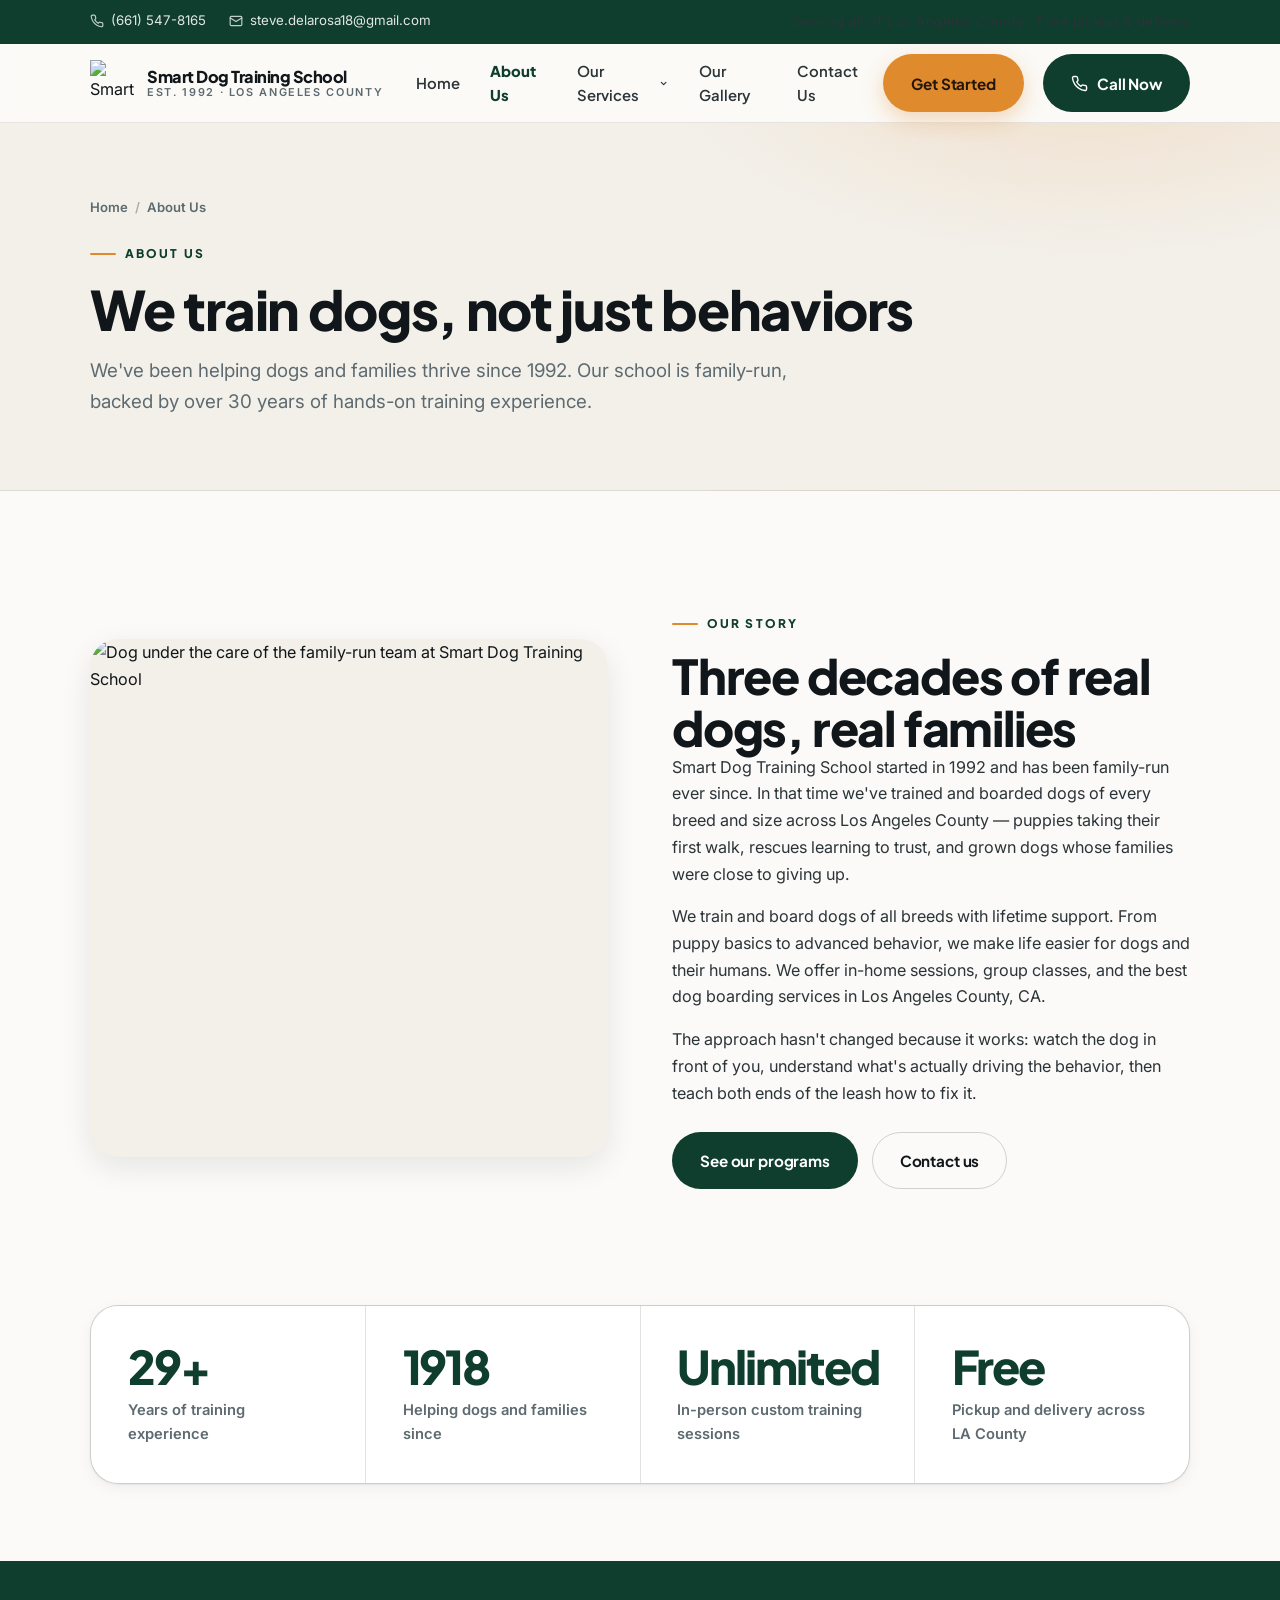
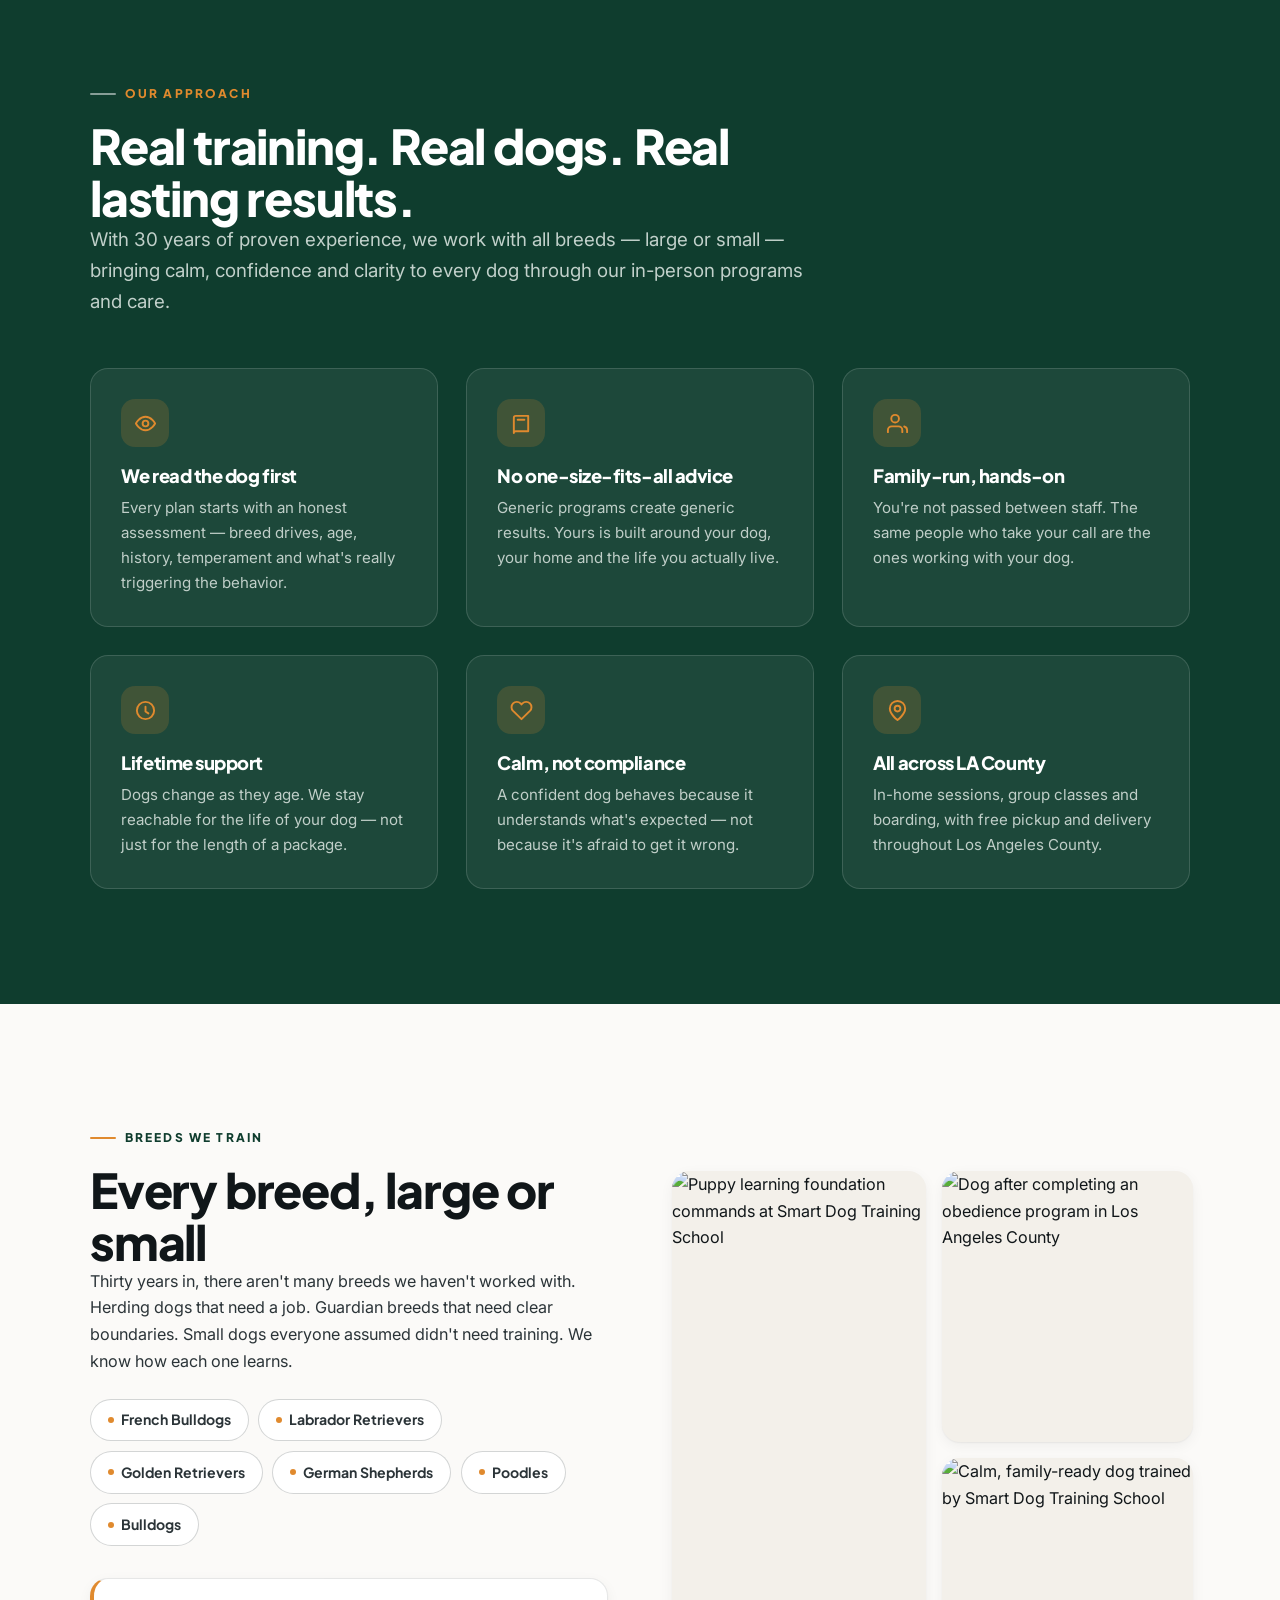
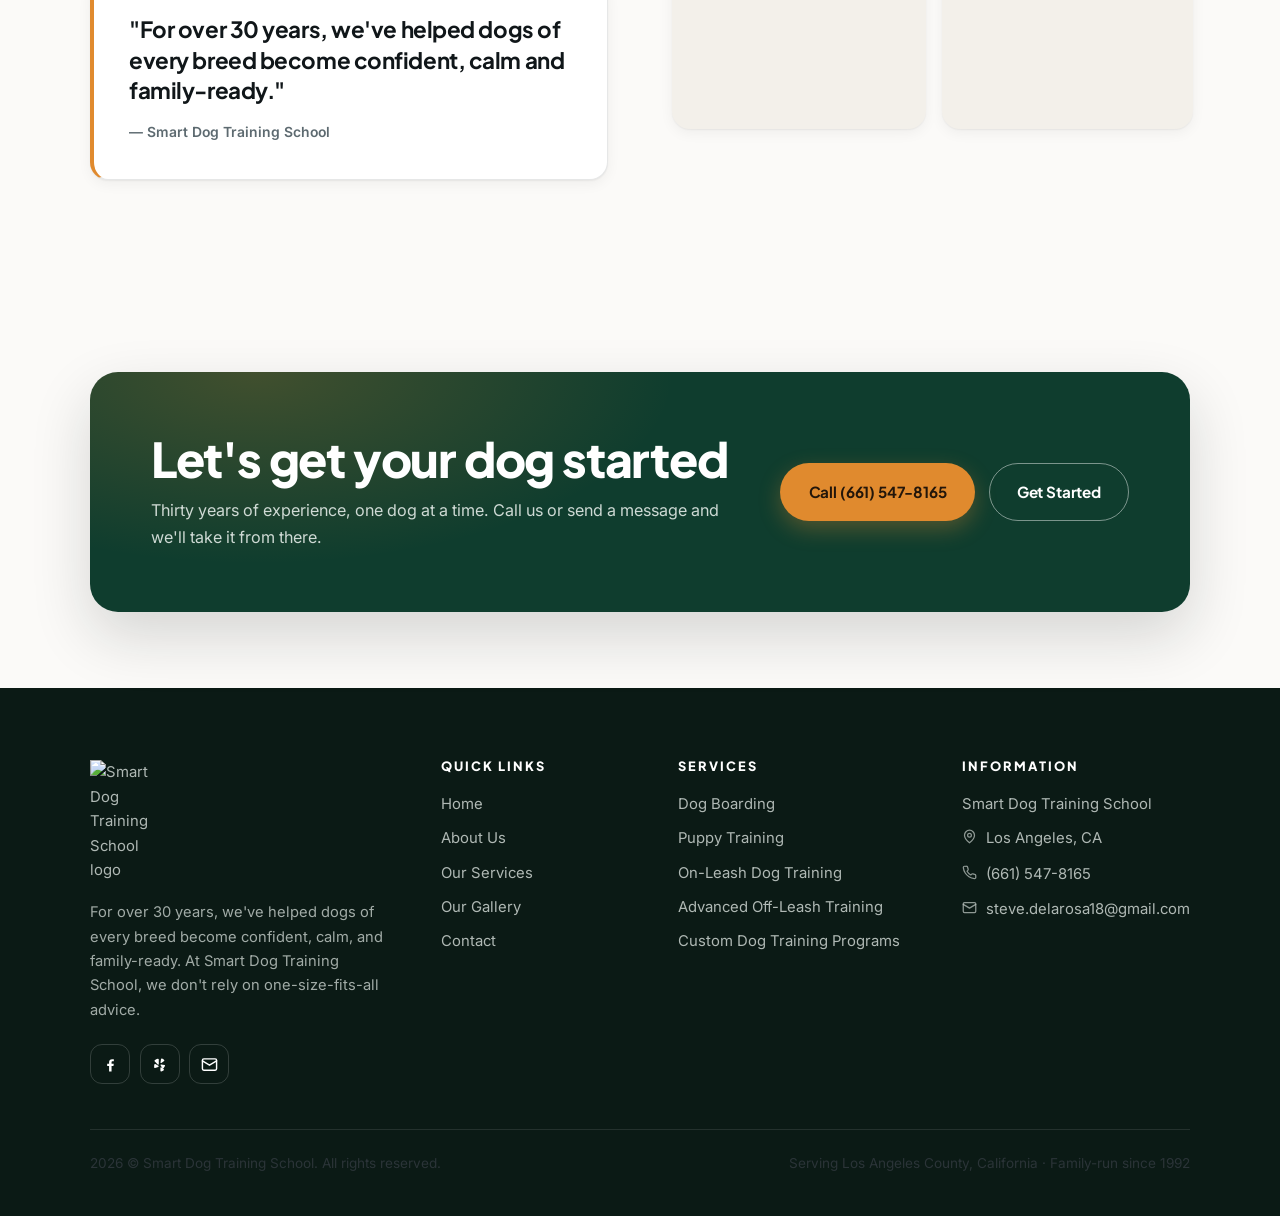
==== about.html @ b5da5e21 "feat: website redesign Co-Authored-By: Claude <noreply@anthropic.com>" ====
<!DOCTYPE html>
<html lang="en">
<head>
<meta charset="utf-8">
<meta name="viewport" content="width=device-width, initial-scale=1">
<title>About Us | Family-Run Dog Trainers Since 1992 | Smart Dog Training School</title>
<meta name="description" content="Smart Dog Training School is a family-run dog training and boarding school serving Los Angeles County since 1992, with over 30 years of hands-on experience across every breed.">
<meta name="theme-color" content="#0f3d2e">
<link rel="canonical" href="https://smartdogtrainingschool.com/about-us/">
<meta property="og:type" content="website">
<meta property="og:site_name" content="Smart Dog Training School">
<meta property="og:title" content="About Smart Dog Training School">
<meta property="og:description" content="Family-run since 1992. Over 30 years of hands-on dog training and boarding across Los Angeles County.">
<meta property="og:image" content="https://smartdogtrainingschool.com/wp-content/uploads/2025/10/01-3.jpg">
<meta name="twitter:card" content="summary_large_image">
<link rel="icon" href="favicon.svg" type="image/svg+xml">
<link rel="apple-touch-icon" href="favicon.svg">
<link rel="preconnect" href="https://fonts.googleapis.com">
<link rel="preconnect" href="https://fonts.gstatic.com" crossorigin>
<link href="https://fonts.googleapis.com/css2?family=Inter:wght@400;500;600;700&family=Plus+Jakarta+Sans:wght@600;700;800&display=swap" rel="stylesheet">
<link rel="stylesheet" href="assets/css/styles.css">
</head>
<body>
<a class="skip-link" href="#content">Skip to content</a>

<div class="topbar">
  <div class="wrap topbar__inner">
    <ul class="topbar__list">
      <li>
        <a href="tel:+16615478165">
          <svg viewBox="0 0 24 24" fill="none" stroke="currentColor" stroke-width="2" stroke-linecap="round" stroke-linejoin="round" aria-hidden="true"><path d="M22 16.92v3a2 2 0 0 1-2.18 2 19.79 19.79 0 0 1-8.63-3.07 19.5 19.5 0 0 1-6-6A19.79 19.79 0 0 1 2.12 4.18 2 2 0 0 1 4.11 2h3a2 2 0 0 1 2 1.72c.13.96.36 1.9.7 2.81a2 2 0 0 1-.45 2.11L8.09 9.91a16 16 0 0 0 6 6l1.27-1.27a2 2 0 0 1 2.11-.45c.9.34 1.85.57 2.81.7A2 2 0 0 1 22 16.92z"/></svg>
          (661) 547-8165
        </a>
      </li>
      <li>
        <a href="mailto:steve.delarosa18@gmail.com">
          <svg viewBox="0 0 24 24" fill="none" stroke="currentColor" stroke-width="2" stroke-linecap="round" stroke-linejoin="round" aria-hidden="true"><rect x="2" y="4" width="20" height="16" rx="2"/><path d="m22 7-10 6L2 7"/></svg>
          steve.delarosa18@gmail.com
        </a>
      </li>
    </ul>
    <p class="topbar__note">Serving all of Los Angeles County &middot; Free pickup &amp; delivery</p>
  </div>
</div>

<header class="header">
  <nav class="wrap nav" aria-label="Main navigation">
    <a class="brand" href="index.html">
      <img src="https://smartdogtrainingschool.com/wp-content/uploads/2025/04/IMG_0212-copy-2-e1761851248494-289x300.png" alt="Smart Dog Training School logo" width="46" height="46">
      <span class="brand__text">
        <span class="brand__name">Smart Dog Training School</span>
        <span class="brand__tag">Est. 1992 &middot; Los Angeles County</span>
      </span>
    </a>

    <ul class="nav__menu" id="primary-menu">
      <li><a class="nav__link" href="index.html">Home</a></li>
      <li><a class="nav__link" href="about.html" aria-current="page">About Us</a></li>
      <li class="has-dropdown">
        <a class="nav__link" href="services.html">Our Services
          <svg viewBox="0 0 24 24" fill="none" stroke="currentColor" stroke-width="3" stroke-linecap="round" stroke-linejoin="round" aria-hidden="true"><path d="m6 9 6 6 6-6"/></svg>
        </a>
        <div class="dropdown">
          <a href="services.html#dog-boarding">Dog Boarding</a>
          <a href="services.html#puppy-training">Puppy Training</a>
          <a href="services.html#on-leash">On-Leash Dog Training</a>
          <a href="services.html#off-leash">Advanced Off-Leash Training</a>
          <a href="services.html#custom">Custom Dog Training Programs</a>
        </div>
      </li>
      <li><a class="nav__link" href="gallery.html">Our Gallery</a></li>
      <li><a class="nav__link" href="contact.html">Contact Us</a></li>
      <li><a class="btn btn--primary" href="contact.html">Get Started</a></li>
    </ul>

    <div class="nav__cta">
      <a class="btn btn--dark" href="tel:+16615478165">
        <svg viewBox="0 0 24 24" fill="none" stroke="currentColor" stroke-width="2" stroke-linecap="round" stroke-linejoin="round" aria-hidden="true"><path d="M22 16.92v3a2 2 0 0 1-2.18 2 19.79 19.79 0 0 1-8.63-3.07 19.5 19.5 0 0 1-6-6A19.79 19.79 0 0 1 2.12 4.18 2 2 0 0 1 4.11 2h3a2 2 0 0 1 2 1.72c.13.96.36 1.9.7 2.81a2 2 0 0 1-.45 2.11L8.09 9.91a16 16 0 0 0 6 6l1.27-1.27a2 2 0 0 1 2.11-.45c.9.34 1.85.57 2.81.7A2 2 0 0 1 22 16.92z"/></svg>
        Call Now
      </a>
      <button class="nav__toggle" type="button" aria-label="Toggle navigation menu" aria-expanded="false" aria-controls="primary-menu">
        <span></span><span></span><span></span>
      </button>
    </div>
  </nav>
</header>

<main id="content">

  <section class="page-hero">
    <div class="wrap">
      <nav class="crumbs" aria-label="Breadcrumb">
        <a href="index.html">Home</a><span aria-hidden="true">/</span><span>About Us</span>
      </nav>
      <span class="eyebrow">About Us</span>
      <h1>We train dogs, not just behaviors</h1>
      <p class="lead">We've been helping dogs and families thrive since 1992. Our school is family-run, backed by over 30 years of hands-on training experience.</p>
    </div>
  </section>

  <section class="section">
    <div class="wrap split">
      <div class="split__media reveal">
        <img src="https://smartdogtrainingschool.com/wp-content/uploads/2025/10/01-3.jpg" alt="Dog under the care of the family-run team at Smart Dog Training School" loading="lazy">
      </div>
      <div class="reveal" data-delay="110">
        <span class="eyebrow">Our Story</span>
        <h2>Three decades of real dogs, real families</h2>
        <p>Smart Dog Training School started in 1992 and has been family-run ever since. In that time we've trained and boarded dogs of every breed and size across Los Angeles County — puppies taking their first walk, rescues learning to trust, and grown dogs whose families were close to giving up.</p>
        <p>We train and board dogs of all breeds with lifetime support. From puppy basics to advanced behavior, we make life easier for dogs and their humans. We offer in-home sessions, group classes, and the best dog boarding services in Los Angeles County, CA.</p>
        <p>The approach hasn't changed because it works: watch the dog in front of you, understand what's actually driving the behavior, then teach both ends of the leash how to fix it.</p>
        <div class="btn-row" style="margin-top:1.6rem;">
          <a class="btn btn--dark" href="services.html">See our programs</a>
          <a class="btn btn--ghost" href="contact.html">Contact us</a>
        </div>
      </div>
    </div>
  </section>

  <section class="section section--tight" style="padding-top:0;">
    <div class="wrap">
      <div class="stats reveal">
        <div class="stat">
          <div class="stat__num"><span data-count="30" data-suffix="+">30+</span></div>
          <p class="stat__label">Years of training experience</p>
        </div>
        <div class="stat">
          <div class="stat__num"><span data-count="1992">1992</span></div>
          <p class="stat__label">Helping dogs and families since</p>
        </div>
        <div class="stat">
          <div class="stat__num">Unlimited</div>
          <p class="stat__label">In-person custom training sessions</p>
        </div>
        <div class="stat">
          <div class="stat__num">Free</div>
          <p class="stat__label">Pickup and delivery across LA County</p>
        </div>
      </div>
    </div>
  </section>

  <section class="section section--ink">
    <div class="wrap">
      <div class="section-head reveal">
        <span class="eyebrow">Our Approach</span>
        <h2>Real training. Real dogs. Real lasting results.</h2>
        <p class="lead">With 30 years of proven experience, we work with all breeds — large or small — bringing calm, confidence and clarity to every dog through our in-person programs and care.</p>
      </div>
      <div class="card-grid">
        <div class="feature reveal">
          <div class="feature__icon">
            <svg viewBox="0 0 24 24" fill="none" stroke="currentColor" stroke-width="2" stroke-linecap="round" stroke-linejoin="round" aria-hidden="true"><circle cx="12" cy="12" r="3"/><path d="M2 12s3.5-7 10-7 10 7 10 7-3.5 7-10 7-10-7-10-7z"/></svg>
          </div>
          <h3>We read the dog first</h3>
          <p>Every plan starts with an honest assessment — breed drives, age, history, temperament and what's really triggering the behavior.</p>
        </div>
        <div class="feature reveal" data-delay="80">
          <div class="feature__icon">
            <svg viewBox="0 0 24 24" fill="none" stroke="currentColor" stroke-width="2" stroke-linecap="round" stroke-linejoin="round" aria-hidden="true"><path d="M4 19.5V6a2 2 0 0 1 2-2h13v16H6a2 2 0 0 0-2 2z"/><path d="M8 8h7"/></svg>
          </div>
          <h3>No one-size-fits-all advice</h3>
          <p>Generic programs create generic results. Yours is built around your dog, your home and the life you actually live.</p>
        </div>
        <div class="feature reveal" data-delay="160">
          <div class="feature__icon">
            <svg viewBox="0 0 24 24" fill="none" stroke="currentColor" stroke-width="2" stroke-linecap="round" stroke-linejoin="round" aria-hidden="true"><path d="M17 21v-2a4 4 0 0 0-4-4H6a4 4 0 0 0-4 4v2"/><circle cx="9.5" cy="7" r="4"/><path d="M22 21v-2a4 4 0 0 0-3-3.87"/></svg>
          </div>
          <h3>Family-run, hands-on</h3>
          <p>You're not passed between staff. The same people who take your call are the ones working with your dog.</p>
        </div>
        <div class="feature reveal">
          <div class="feature__icon">
            <svg viewBox="0 0 24 24" fill="none" stroke="currentColor" stroke-width="2" stroke-linecap="round" stroke-linejoin="round" aria-hidden="true"><path d="M12 8v5l3 2"/><circle cx="12" cy="12" r="9"/></svg>
          </div>
          <h3>Lifetime support</h3>
          <p>Dogs change as they age. We stay reachable for the life of your dog — not just for the length of a package.</p>
        </div>
        <div class="feature reveal" data-delay="80">
          <div class="feature__icon">
            <svg viewBox="0 0 24 24" fill="none" stroke="currentColor" stroke-width="2" stroke-linecap="round" stroke-linejoin="round" aria-hidden="true"><path d="M20.8 4.6a5.5 5.5 0 0 0-7.8 0L12 5.7l-1-1.1a5.5 5.5 0 0 0-7.8 7.8l1.1 1L12 21l7.7-7.6 1.1-1a5.5 5.5 0 0 0 0-7.8z"/></svg>
          </div>
          <h3>Calm, not compliance</h3>
          <p>A confident dog behaves because it understands what's expected — not because it's afraid to get it wrong.</p>
        </div>
        <div class="feature reveal" data-delay="160">
          <div class="feature__icon">
            <svg viewBox="0 0 24 24" fill="none" stroke="currentColor" stroke-width="2" stroke-linecap="round" stroke-linejoin="round" aria-hidden="true"><path d="M20 10c0 6-8 12-8 12s-8-6-8-12a8 8 0 0 1 16 0z"/><circle cx="12" cy="10" r="3"/></svg>
          </div>
          <h3>All across LA County</h3>
          <p>In-home sessions, group classes and boarding, with free pickup and delivery throughout Los Angeles County.</p>
        </div>
      </div>
    </div>
  </section>

  <section class="section">
    <div class="wrap split split--reverse">
      <div class="split__media split__media--stack reveal">
        <img src="https://smartdogtrainingschool.com/wp-content/uploads/2025/07/02.jpg" alt="Puppy learning foundation commands at Smart Dog Training School" loading="lazy">
        <img src="https://smartdogtrainingschool.com/wp-content/uploads/2025/04/04.jpg" alt="Dog after completing an obedience program in Los Angeles County" loading="lazy">
        <img src="https://smartdogtrainingschool.com/wp-content/uploads/2025/04/07-1.jpg" alt="Calm, family-ready dog trained by Smart Dog Training School" loading="lazy">
      </div>
      <div class="reveal" data-delay="110">
        <span class="eyebrow">Breeds We Train</span>
        <h2>Every breed, large or small</h2>
        <p>Thirty years in, there aren't many breeds we haven't worked with. Herding dogs that need a job. Guardian breeds that need clear boundaries. Small dogs everyone assumed didn't need training. We know how each one learns.</p>
        <ul class="chips" style="margin:1.5rem 0 2rem;">
          <li class="chip">French Bulldogs</li>
          <li class="chip">Labrador Retrievers</li>
          <li class="chip">Golden Retrievers</li>
          <li class="chip">German Shepherds</li>
          <li class="chip">Poodles</li>
          <li class="chip">Bulldogs</li>
        </ul>
        <div class="quote">
          <p>"For over 30 years, we've helped dogs of every breed become confident, calm and family-ready."</p>
          <cite>— Smart Dog Training School</cite>
        </div>
      </div>
    </div>
  </section>

  <section class="section section--tight">
    <div class="wrap">
      <div class="cta reveal">
        <div>
          <h2>Let's get your dog started</h2>
          <p>Thirty years of experience, one dog at a time. Call us or send a message and we'll take it from there.</p>
        </div>
        <div class="btn-row">
          <a class="btn btn--primary" href="tel:+16615478165">Call (661) 547-8165</a>
          <a class="btn btn--outline-light" href="contact.html">Get Started</a>
        </div>
      </div>
    </div>
  </section>

</main>

<footer class="footer">
  <div class="wrap">
    <div class="footer__grid">
      <div class="footer__brand">
        <img src="https://smartdogtrainingschool.com/wp-content/uploads/2025/04/IMG_0212-copy-2-e1761851248494-289x300.png" alt="Smart Dog Training School logo" loading="lazy">
        <p>For over 30 years, we've helped dogs of every breed become confident, calm, and family-ready. At Smart Dog Training School, we don't rely on one-size-fits-all advice.</p>
        <div class="socials">
          <a href="https://www.facebook.com/p/Smart-Dog-Training-School-100063574960527/" target="_blank" rel="noopener" aria-label="Smart Dog Training School on Facebook">
            <svg viewBox="0 0 24 24" fill="currentColor" aria-hidden="true"><path d="M13.5 22v-8h2.7l.4-3.1h-3.1V8.9c0-.9.25-1.5 1.55-1.5H16.7V4.6c-.3 0-1.3-.1-2.5-.1-2.5 0-4.2 1.5-4.2 4.3v2.1H7.3V14h2.7v8z"/></svg>
          </a>
          <a href="https://www.yelp.com/biz/smart-dog-training-school-palmdale" target="_blank" rel="noopener" aria-label="Smart Dog Training School on Yelp">
            <svg viewBox="0 0 24 24" fill="currentColor" aria-hidden="true"><path d="M11 3.2v8.2c0 .8-1 1.2-1.5.6L5.1 7.3c-.4-.4-.3-1.1.2-1.4a11 11 0 0 1 4.3-1.9c.7-.1 1.4.4 1.4 1.1zM10.4 13.9c.6.4.5 1.3-.2 1.5l-4.4 1.5c-.6.2-1.2-.2-1.3-.8a10.9 10.9 0 0 1 .2-4.2c.2-.6.9-.9 1.4-.5zM13.6 13.3c-.4-.6.1-1.4.8-1.3l4.6.6c.6.1 1 .7.8 1.3a10.9 10.9 0 0 1-2.1 3.5c-.4.5-1.2.4-1.5-.2zM13.3 16.9c0-.7.8-1.1 1.4-.7l3.3 2.4c.5.4.5 1.1 0 1.5a11 11 0 0 1-3.5 1.7c-.6.2-1.2-.3-1.2-.9zM14.6 9.9c-.6.3-1.3-.2-1.2-.9l.7-4.5c.1-.6.7-1 1.3-.8 1.2.4 2.3 1 3.2 1.9.4.4.4 1.1-.1 1.4z"/></svg>
          </a>
          <a href="mailto:steve.delarosa18@gmail.com" aria-label="Email Smart Dog Training School">
            <svg viewBox="0 0 24 24" fill="none" stroke="currentColor" stroke-width="2" stroke-linecap="round" stroke-linejoin="round" aria-hidden="true"><rect x="2" y="4" width="20" height="16" rx="2"/><path d="m22 7-10 6L2 7"/></svg>
          </a>
        </div>
      </div>

      <div>
        <h4>Quick Links</h4>
        <ul class="footer__links">
          <li><a href="index.html">Home</a></li>
          <li><a href="about.html">About Us</a></li>
          <li><a href="services.html">Our Services</a></li>
          <li><a href="gallery.html">Our Gallery</a></li>
          <li><a href="contact.html">Contact</a></li>
        </ul>
      </div>

      <div>
        <h4>Services</h4>
        <ul class="footer__links">
          <li><a href="services.html#dog-boarding">Dog Boarding</a></li>
          <li><a href="services.html#puppy-training">Puppy Training</a></li>
          <li><a href="services.html#on-leash">On-Leash Dog Training</a></li>
          <li><a href="services.html#off-leash">Advanced Off-Leash Training</a></li>
          <li><a href="services.html#custom">Custom Dog Training Programs</a></li>
        </ul>
      </div>

      <div>
        <h4>Information</h4>
        <ul class="footer__links">
          <li><span>Smart Dog Training School</span></li>
          <li>
            <span>
              <svg viewBox="0 0 24 24" fill="none" stroke="currentColor" stroke-width="2" stroke-linecap="round" stroke-linejoin="round" aria-hidden="true"><path d="M20 10c0 6-8 12-8 12s-8-6-8-12a8 8 0 0 1 16 0z"/><circle cx="12" cy="10" r="3"/></svg>
              Los Angeles, CA
            </span>
          </li>
          <li>
            <a href="tel:+16615478165">
              <svg viewBox="0 0 24 24" fill="none" stroke="currentColor" stroke-width="2" stroke-linecap="round" stroke-linejoin="round" aria-hidden="true"><path d="M22 16.92v3a2 2 0 0 1-2.18 2 19.79 19.79 0 0 1-8.63-3.07 19.5 19.5 0 0 1-6-6A19.79 19.79 0 0 1 2.12 4.18 2 2 0 0 1 4.11 2h3a2 2 0 0 1 2 1.72c.13.96.36 1.9.7 2.81a2 2 0 0 1-.45 2.11L8.09 9.91a16 16 0 0 0 6 6l1.27-1.27a2 2 0 0 1 2.11-.45c.9.34 1.85.57 2.81.7A2 2 0 0 1 22 16.92z"/></svg>
              (661) 547-8165
            </a>
          </li>
          <li>
            <a href="mailto:steve.delarosa18@gmail.com">
              <svg viewBox="0 0 24 24" fill="none" stroke="currentColor" stroke-width="2" stroke-linecap="round" stroke-linejoin="round" aria-hidden="true"><rect x="2" y="4" width="20" height="16" rx="2"/><path d="m22 7-10 6L2 7"/></svg>
              steve.delarosa18@gmail.com
            </a>
          </li>
        </ul>
      </div>
    </div>

    <div class="footer__bottom">
      <p><span data-year>2026</span> &copy; Smart Dog Training School. All rights reserved.</p>
      <p>Serving Los Angeles County, California &middot; Family-run since 1992</p>
    </div>
  </div>
</footer>

<button class="to-top" type="button" aria-label="Back to top">
  <svg viewBox="0 0 24 24" fill="none" stroke="currentColor" stroke-width="2.4" stroke-linecap="round" stroke-linejoin="round" aria-hidden="true"><path d="m18 15-6-6-6 6"/></svg>
</button>

<script src="assets/js/main.js" defer></script>
</body>
</html>
---- assets/css/styles.css ----
/* =========================================================
   Smart Dog Training School — Design System
   ========================================================= */

:root {
  --bg: #fbfaf8;
  --surface: #ffffff;
  --surface-alt: #f3f0ea;
  --ink: #101619;
  --ink-soft: #2b3438;
  --muted: #5d6a70;
  --brand: #0f3d2e;
  --brand-600: #14513d;
  --brand-100: #e4efe9;
  --accent: #e08a2e;
  --accent-soft: #fbead6;
  --line: rgba(16, 22, 25, 0.1);
  --line-strong: rgba(16, 22, 25, 0.18);

  --radius-sm: 10px;
  --radius: 18px;
  --radius-lg: 28px;
  --radius-pill: 999px;

  --shadow-sm: 0 1px 2px rgba(16, 22, 25, 0.06), 0 4px 14px rgba(16, 22, 25, 0.05);
  --shadow: 0 10px 30px rgba(16, 22, 25, 0.09);
  --shadow-lg: 0 24px 60px rgba(16, 22, 25, 0.16);

  --font-display: "Plus Jakarta Sans", "Segoe UI", system-ui, -apple-system, sans-serif;
  --font-body: "Inter", "Segoe UI", system-ui, -apple-system, sans-serif;

  --maxw: 1180px;
  --gutter: clamp(1.15rem, 4vw, 2.5rem);
  --section-y: clamp(4rem, 9vw, 7.5rem);
  --header-h: 78px;
}

/* ---------- Reset ---------- */
*,
*::before,
*::after { box-sizing: border-box; }

html {
  -webkit-text-size-adjust: 100%;
  scroll-behavior: smooth;
  scroll-padding-top: calc(var(--header-h) + 16px);
}

body {
  margin: 0;
  background: var(--bg);
  color: var(--ink);
  font-family: var(--font-body);
  font-size: 1.0125rem;
  line-height: 1.65;
  -webkit-font-smoothing: antialiased;
  text-rendering: optimizeLegibility;
  overflow-x: hidden;
}

img { max-width: 100%; display: block; }
a { color: inherit; text-decoration: none; }
button { font: inherit; cursor: pointer; }
ul, ol { margin: 0; padding: 0; list-style: none; }

h1, h2, h3, h4 {
  font-family: var(--font-display);
  font-weight: 800;
  line-height: 1.08;
  letter-spacing: -0.025em;
  margin: 0;
  color: var(--ink);
}

h1 { font-size: clamp(2.5rem, 6vw, 4.2rem); }
h2 { font-size: clamp(1.95rem, 4.2vw, 3rem); }
h3 { font-size: clamp(1.2rem, 2.1vw, 1.5rem); line-height: 1.2; }
h4 { font-size: 1.0625rem; letter-spacing: -0.01em; }
p  { margin: 0 0 1rem; color: var(--ink-soft); }
p:last-child { margin-bottom: 0; }

:focus-visible {
  outline: 3px solid var(--accent);
  outline-offset: 3px;
  border-radius: 4px;
}

.skip-link {
  position: absolute;
  left: 50%;
  top: -100px;
  transform: translateX(-50%);
  z-index: 200;
  background: var(--brand);
  color: #fff;
  padding: 0.75rem 1.4rem;
  border-radius: 0 0 var(--radius-sm) var(--radius-sm);
  font-weight: 700;
  transition: top 0.2s ease;
}
.skip-link:focus { top: 0; }

.sr-only {
  position: absolute;
  width: 1px; height: 1px;
  padding: 0; margin: -1px;
  overflow: hidden;
  clip: rect(0 0 0 0);
  white-space: nowrap; border: 0;
}

/* ---------- Layout helpers ---------- */
.wrap {
  width: 100%;
  max-width: var(--maxw);
  margin-inline: auto;
  padding-inline: var(--gutter);
}

.section { padding-block: var(--section-y); }
.section--tight { padding-block: clamp(3rem, 6vw, 5rem); }
.section--alt { background: var(--surface-alt); }
.section--ink { background: var(--brand); color: #f2f6f3; }
.section--ink h2, .section--ink h3 { color: #fff; }
.section--ink p { color: rgba(238, 245, 241, 0.82); }

.eyebrow {
  display: inline-flex;
  align-items: center;
  gap: 0.55rem;
  font-family: var(--font-display);
  font-size: 0.75rem;
  font-weight: 800;
  letter-spacing: 0.18em;
  text-transform: uppercase;
  color: var(--brand);
  margin-bottom: 1rem;
}
.eyebrow::before {
  content: "";
  width: 26px;
  height: 2px;
  background: var(--accent);
  border-radius: 2px;
}
.section--ink .eyebrow { color: var(--accent); }
.section--ink .eyebrow::before { background: rgba(255, 255, 255, 0.5); }

.section-head { max-width: 46rem; margin-bottom: clamp(2.2rem, 4vw, 3.4rem); }
.section-head.center { margin-inline: auto; text-align: center; }
.section-head.center .eyebrow { justify-content: center; }
.lead { font-size: clamp(1.03rem, 1.6vw, 1.175rem); color: var(--muted); }
.section--ink .lead { color: rgba(238, 245, 241, 0.8); }

/* ---------- Buttons ---------- */
.btn {
  display: inline-flex;
  align-items: center;
  justify-content: center;
  gap: 0.55rem;
  padding: 0.95rem 1.7rem;
  border-radius: var(--radius-pill);
  border: 1.5px solid transparent;
  font-family: var(--font-display);
  font-weight: 700;
  font-size: 0.95rem;
  letter-spacing: -0.01em;
  transition: transform 0.18s ease, box-shadow 0.18s ease, background 0.18s ease,
    color 0.18s ease, border-color 0.18s ease;
  white-space: nowrap;
}
.btn svg { width: 17px; height: 17px; flex: none; }
.btn:hover { transform: translateY(-2px); }
.btn:active { transform: translateY(0); }

.btn--primary { background: var(--accent); color: #23160a; box-shadow: 0 8px 22px rgba(224, 138, 46, 0.32); }
.btn--primary:hover { background: #f09a3d; box-shadow: 0 14px 30px rgba(224, 138, 46, 0.4); }

.btn--dark { background: var(--brand); color: #fff; }
.btn--dark:hover { background: var(--brand-600); box-shadow: var(--shadow); }

.btn--ghost { border-color: var(--line-strong); color: var(--ink); background: transparent; }
.btn--ghost:hover { border-color: var(--brand); background: var(--brand-100); color: var(--brand); }

.btn--light { background: #fff; color: var(--brand); }
.btn--light:hover { box-shadow: var(--shadow); }

.btn--outline-light { border-color: rgba(255, 255, 255, 0.45); color: #fff; }
.btn--outline-light:hover { background: rgba(255, 255, 255, 0.12); border-color: #fff; }

.btn-row { display: flex; flex-wrap: wrap; gap: 0.85rem; }

.text-link {
  display: inline-flex;
  align-items: center;
  gap: 0.45rem;
  font-family: var(--font-display);
  font-weight: 700;
  color: var(--brand);
  font-size: 0.95rem;
}
.text-link span { transition: transform 0.2s ease; }
.text-link:hover span { transform: translateX(4px); }

/* ---------- Top bar ---------- */
.topbar {
  background: var(--brand);
  color: rgba(255, 255, 255, 0.88);
  font-size: 0.83rem;
}
.topbar__inner {
  display: flex;
  flex-wrap: wrap;
  align-items: center;
  justify-content: space-between;
  gap: 0.5rem 1.4rem;
  padding-block: 0.6rem;
}
.topbar__list { display: flex; flex-wrap: wrap; gap: 0.4rem 1.4rem; }
.topbar a { display: inline-flex; align-items: center; gap: 0.45rem; }
.topbar a:hover { color: var(--accent); }
.topbar svg { width: 14px; height: 14px; opacity: 0.85; }
.topbar__note { display: none; letter-spacing: 0.04em; }

/* ---------- Header ---------- */
.header {
  position: sticky;
  top: 0;
  z-index: 100;
  background: rgba(251, 250, 248, 0.88);
  backdrop-filter: saturate(180%) blur(14px);
  -webkit-backdrop-filter: saturate(180%) blur(14px);
  border-bottom: 1px solid var(--line);
}
.header.is-scrolled { box-shadow: var(--shadow-sm); }

.nav {
  display: flex;
  align-items: center;
  justify-content: space-between;
  gap: 1.2rem;
  min-height: var(--header-h);
}

.brand { display: inline-flex; align-items: center; gap: 0.7rem; flex: none; }
.brand img { width: 46px; height: 46px; object-fit: contain; }
.brand__text { display: flex; flex-direction: column; line-height: 1.12; }
.brand__name {
  font-family: var(--font-display);
  font-weight: 800;
  font-size: 1.02rem;
  letter-spacing: -0.03em;
  color: var(--ink);
}
.brand__tag {
  font-size: 0.68rem;
  letter-spacing: 0.15em;
  text-transform: uppercase;
  color: var(--muted);
  font-weight: 600;
}

.nav__menu { display: flex; align-items: center; gap: 0.2rem; }
.nav__link {
  display: inline-flex;
  align-items: center;
  gap: 0.3rem;
  padding: 0.6rem 0.85rem;
  border-radius: var(--radius-pill);
  font-family: var(--font-display);
  font-weight: 600;
  font-size: 0.93rem;
  color: var(--ink-soft);
  transition: color 0.16s ease, background 0.16s ease;
}
.nav__link:hover { color: var(--brand); background: var(--brand-100); }
.nav__link[aria-current="page"] { color: var(--brand); font-weight: 800; }
.nav__link svg { width: 11px; height: 11px; transition: transform 0.2s ease; }

.has-dropdown { position: relative; }
.dropdown {
  position: absolute;
  top: calc(100% + 8px);
  left: 0;
  min-width: 268px;
  background: var(--surface);
  border: 1px solid var(--line);
  border-radius: var(--radius);
  box-shadow: var(--shadow-lg);
  padding: 0.5rem;
  opacity: 0;
  visibility: hidden;
  transform: translateY(8px);
  transition: opacity 0.18s ease, transform 0.18s ease, visibility 0.18s;
}
.has-dropdown:hover .dropdown,
.has-dropdown:focus-within .dropdown {
  opacity: 1;
  visibility: visible;
  transform: translateY(0);
}
.has-dropdown:hover .nav__link svg { transform: rotate(180deg); }
.dropdown a {
  display: block;
  padding: 0.6rem 0.8rem;
  border-radius: var(--radius-sm);
  font-size: 0.9rem;
  font-weight: 600;
  color: var(--ink-soft);
  transition: background 0.15s ease, color 0.15s ease;
}
.dropdown a:hover { background: var(--brand-100); color: var(--brand); }

.nav__cta { display: flex; align-items: center; gap: 0.6rem; }

.nav__toggle {
  display: none;
  width: 46px;
  height: 46px;
  border: 1px solid var(--line-strong);
  border-radius: 12px;
  background: var(--surface);
  padding: 0;
  place-items: center;
}
.nav__toggle span {
  display: block;
  width: 19px;
  height: 2px;
  background: var(--ink);
  border-radius: 2px;
  transition: transform 0.25s ease, opacity 0.2s ease;
}
.nav__toggle span + span { margin-top: 4.5px; }
.nav__toggle[aria-expanded="true"] span:nth-child(1) { transform: translateY(6.5px) rotate(45deg); }
.nav__toggle[aria-expanded="true"] span:nth-child(2) { opacity: 0; }
.nav__toggle[aria-expanded="true"] span:nth-child(3) { transform: translateY(-6.5px) rotate(-45deg); }

/* ---------- Hero ---------- */
.hero {
  position: relative;
  overflow: hidden;
  padding-block: clamp(3rem, 7vw, 5.5rem) clamp(3.5rem, 8vw, 6rem);
  background:
    radial-gradient(900px 480px at 88% -10%, rgba(224, 138, 46, 0.16), transparent 62%),
    radial-gradient(760px 430px at 0% 0%, rgba(15, 61, 46, 0.1), transparent 58%),
    var(--bg);
}
.hero__grid {
  display: grid;
  grid-template-columns: 1.06fr 0.94fr;
  gap: clamp(2rem, 5vw, 4rem);
  align-items: center;
}
.hero__badge {
  display: inline-flex;
  align-items: center;
  gap: 0.6rem;
  padding: 0.45rem 0.95rem 0.45rem 0.5rem;
  background: var(--surface);
  border: 1px solid var(--line);
  border-radius: var(--radius-pill);
  box-shadow: var(--shadow-sm);
  font-size: 0.8rem;
  font-weight: 600;
  color: var(--ink-soft);
  margin-bottom: 1.4rem;
}
.hero__badge b {
  background: var(--brand);
  color: #fff;
  padding: 0.2rem 0.65rem;
  border-radius: var(--radius-pill);
  font-family: var(--font-display);
  font-size: 0.72rem;
  letter-spacing: 0.06em;
}
.hero h1 { margin-bottom: 1.2rem; }
.hero h1 em {
  font-style: normal;
  color: var(--brand);
  position: relative;
  z-index: 0; /* own stacking context so the highlight sits above the hero background */
  white-space: nowrap;
}
.hero h1 em::after {
  content: "";
  position: absolute;
  left: 0; right: 0; bottom: 0.06em;
  height: 0.28em;
  background: var(--accent);
  opacity: 0.32;
  border-radius: 4px;
  z-index: -1;
}
.hero__copy p.lead { max-width: 34rem; margin-bottom: 1.9rem; }

.hero__proof {
  display: flex;
  flex-wrap: wrap;
  gap: 0.5rem 1.6rem;
  margin-top: 2.2rem;
  padding-top: 1.7rem;
  border-top: 1px solid var(--line);
}
.hero__proof li {
  display: flex;
  align-items: center;
  gap: 0.5rem;
  font-size: 0.9rem;
  font-weight: 600;
  color: var(--ink-soft);
}
.hero__proof svg { width: 17px; height: 17px; color: var(--brand); flex: none; }

.hero__media { position: relative; }
.hero__media img {
  width: 100%;
  border-radius: var(--radius-lg);
  box-shadow: var(--shadow-lg);
  object-fit: cover;
  aspect-ratio: 4 / 4.4;
  background: var(--surface-alt);
}
.hero__card {
  position: absolute;
  left: -14px;
  bottom: 26px;
  display: flex;
  align-items: center;
  gap: 0.85rem;
  background: var(--surface);
  border-radius: var(--radius);
  padding: 0.95rem 1.3rem 0.95rem 1rem;
  box-shadow: var(--shadow-lg);
  border: 1px solid var(--line);
  max-width: 17rem;
}
.hero__card-num {
  font-family: var(--font-display);
  font-size: 2rem;
  font-weight: 800;
  color: var(--brand);
  line-height: 1;
  letter-spacing: -0.04em;
}
.hero__card-txt { font-size: 0.82rem; font-weight: 600; color: var(--muted); line-height: 1.3; }

/* ---------- Marquee ---------- */
.marquee {
  background: var(--brand);
  color: rgba(255, 255, 255, 0.92);
  padding-block: 0.95rem;
  overflow: hidden;
  border-block: 1px solid rgba(255, 255, 255, 0.08);
}
.marquee__track {
  display: flex;
  width: max-content;
  gap: 2.6rem;
  animation: marquee 32s linear infinite;
}
.marquee__track span {
  display: inline-flex;
  align-items: center;
  gap: 2.6rem;
  font-family: var(--font-display);
  font-weight: 700;
  font-size: 0.95rem;
  letter-spacing: 0.02em;
  white-space: nowrap;
}
.marquee__track span::after {
  content: "";
  width: 7px; height: 7px;
  border-radius: 50%;
  background: var(--accent);
}
@keyframes marquee {
  from { transform: translateX(0); }
  to { transform: translateX(-50%); }
}
@media (prefers-reduced-motion: reduce) {
  .marquee__track { animation: none; }
}

/* ---------- Stat band ---------- */
.stats {
  display: grid;
  grid-template-columns: repeat(auto-fit, minmax(210px, 1fr));
  gap: 1px;
  background: var(--line);
  border: 1px solid var(--line);
  border-radius: var(--radius-lg);
  overflow: hidden;
  box-shadow: var(--shadow-sm);
}
.stat { background: var(--surface); padding: clamp(1.6rem, 3vw, 2.3rem); }
.stat__num {
  font-family: var(--font-display);
  font-size: clamp(2.1rem, 4vw, 2.9rem);
  font-weight: 800;
  letter-spacing: -0.045em;
  color: var(--brand);
  line-height: 1;
  margin-bottom: 0.55rem;
}
.stat__label { font-size: 0.92rem; color: var(--muted); font-weight: 600; }

/* ---------- Split (about) ---------- */
.split {
  display: grid;
  grid-template-columns: 1fr 1fr;
  gap: clamp(2rem, 5vw, 4.5rem);
  align-items: center;
}
.split--reverse .split__media { order: 2; }
.split__media { position: relative; }
.split__media img {
  width: 100%;
  border-radius: var(--radius-lg);
  object-fit: cover;
  aspect-ratio: 1 / 1;
  box-shadow: var(--shadow);
  background: var(--surface-alt);
}
.split__media--stack {
  display: grid;
  grid-template-columns: 1fr 1fr;
  grid-template-rows: auto auto;
  gap: 1rem;
}
.split__media--stack img { aspect-ratio: 1 / 1.08; box-shadow: var(--shadow-sm); border-radius: var(--radius); }
.split__media--stack img:first-child { grid-row: span 2; aspect-ratio: 1 / 2.2; }

.check-list { display: grid; gap: 0.85rem; margin: 1.6rem 0 2rem; }
.check-list li {
  display: flex;
  gap: 0.75rem;
  align-items: flex-start;
  font-size: 0.97rem;
  color: var(--ink-soft);
}
.check-list svg { width: 21px; height: 21px; flex: none; color: var(--brand); margin-top: 1px; }
.check-list b { color: var(--ink); font-family: var(--font-display); }

/* ---------- Cards / services ---------- */
.card-grid {
  display: grid;
  grid-template-columns: repeat(auto-fit, minmax(290px, 1fr));
  gap: clamp(1.1rem, 2.2vw, 1.75rem);
}

.service {
  display: flex;
  flex-direction: column;
  background: var(--surface);
  border: 1px solid var(--line);
  border-radius: var(--radius-lg);
  overflow: hidden;
  box-shadow: var(--shadow-sm);
  transition: transform 0.24s ease, box-shadow 0.24s ease, border-color 0.24s ease;
}
.service:hover {
  transform: translateY(-6px);
  box-shadow: var(--shadow-lg);
  border-color: rgba(15, 61, 46, 0.25);
}
.service__img { position: relative; overflow: hidden; background: var(--surface-alt); }
.service__img img {
  width: 100%;
  aspect-ratio: 16 / 11;
  object-fit: cover;
  transition: transform 0.6s cubic-bezier(0.2, 0.7, 0.3, 1);
}
.service:hover .service__img img { transform: scale(1.06); }
.service__tag {
  position: absolute;
  top: 0.9rem; left: 0.9rem;
  background: rgba(255, 255, 255, 0.94);
  color: var(--brand);
  font-family: var(--font-display);
  font-size: 0.7rem;
  font-weight: 800;
  letter-spacing: 0.1em;
  text-transform: uppercase;
  padding: 0.35rem 0.7rem;
  border-radius: var(--radius-pill);
}
.service__body {
  padding: clamp(1.3rem, 2.4vw, 1.7rem);
  display: flex;
  flex-direction: column;
  gap: 0.75rem;
  flex: 1;
}
.service__body p { color: var(--muted); font-size: 0.95rem; }
.service__body .text-link { margin-top: auto; padding-top: 0.4rem; }

.feature {
  background: var(--surface);
  border: 1px solid var(--line);
  border-radius: var(--radius);
  padding: clamp(1.4rem, 2.6vw, 1.9rem);
  box-shadow: var(--shadow-sm);
  transition: transform 0.22s ease, box-shadow 0.22s ease;
}
.feature:hover { transform: translateY(-4px); box-shadow: var(--shadow); }
.feature__icon {
  width: 48px; height: 48px;
  display: grid;
  place-items: center;
  border-radius: 14px;
  background: var(--brand-100);
  color: var(--brand);
  margin-bottom: 1.1rem;
}
.feature__icon svg { width: 23px; height: 23px; }
.feature h3 { margin-bottom: 0.55rem; font-size: 1.15rem; }
.feature p { color: var(--muted); font-size: 0.945rem; }

.section--ink .feature {
  background: rgba(255, 255, 255, 0.06);
  border-color: rgba(255, 255, 255, 0.14);
  box-shadow: none;
}
.section--ink .feature__icon { background: rgba(224, 138, 46, 0.18); color: var(--accent); }
.section--ink .feature p { color: rgba(238, 245, 241, 0.78); }

/* ---------- Steps ---------- */
.steps {
  display: grid;
  grid-template-columns: repeat(auto-fit, minmax(230px, 1fr));
  gap: clamp(1.1rem, 2.4vw, 2rem);
  counter-reset: step;
}
.step {
  position: relative;
  padding-top: 3.2rem;
  border-top: 2px solid var(--line-strong);
}
.step::before {
  counter-increment: step;
  content: "0" counter(step);
  position: absolute;
  top: 1.1rem; left: 0;
  font-family: var(--font-display);
  font-size: 1.9rem;
  font-weight: 800;
  letter-spacing: -0.05em;
  color: var(--accent);
  line-height: 1;
}
.step h3 { margin-bottom: 0.5rem; font-size: 1.12rem; }
.step p { color: var(--muted); font-size: 0.94rem; }

/* ---------- Breeds ---------- */
.chips { display: flex; flex-wrap: wrap; gap: 0.6rem; }
.chip {
  display: inline-flex;
  align-items: center;
  gap: 0.45rem;
  padding: 0.55rem 1.05rem;
  border-radius: var(--radius-pill);
  border: 1px solid var(--line-strong);
  background: var(--surface);
  font-family: var(--font-display);
  font-weight: 700;
  font-size: 0.88rem;
  color: var(--ink-soft);
}
.chip::before {
  content: "";
  width: 6px; height: 6px;
  border-radius: 50%;
  background: var(--accent);
}
.section--ink .chip {
  background: rgba(255, 255, 255, 0.07);
  border-color: rgba(255, 255, 255, 0.18);
  color: #fff;
}

/* ---------- Gallery ---------- */
.gallery {
  display: grid;
  grid-template-columns: repeat(auto-fit, minmax(230px, 1fr));
  gap: 1rem;
}
.gallery figure { margin: 0; }
.gallery img {
  width: 100%;
  height: 100%;
  aspect-ratio: 1 / 1;
  object-fit: cover;
  border-radius: var(--radius);
  box-shadow: var(--shadow-sm);
  background: var(--surface-alt);
  transition: transform 0.35s ease, box-shadow 0.35s ease;
}
.gallery img:hover { transform: translateY(-5px) scale(1.01); box-shadow: var(--shadow); }
.gallery--feature figure:nth-child(1),
.gallery--feature figure:nth-child(6) { grid-column: span 2; }
.gallery--feature figure:nth-child(1) img,
.gallery--feature figure:nth-child(6) img { aspect-ratio: 2 / 1; }

/* ---------- Quote / trust ---------- */
.quote {
  background: var(--surface);
  border: 1px solid var(--line);
  border-left: 4px solid var(--accent);
  border-radius: var(--radius);
  padding: clamp(1.5rem, 3vw, 2.2rem);
  box-shadow: var(--shadow-sm);
}
.quote p {
  font-family: var(--font-display);
  font-size: clamp(1.1rem, 2vw, 1.4rem);
  font-weight: 700;
  letter-spacing: -0.02em;
  line-height: 1.35;
  color: var(--ink);
}
.quote cite {
  display: block;
  margin-top: 0.9rem;
  font-style: normal;
  font-size: 0.87rem;
  font-weight: 600;
  color: var(--muted);
}

/* ---------- CTA band ---------- */
.cta {
  position: relative;
  overflow: hidden;
  background:
    radial-gradient(700px 320px at 15% 0%, rgba(224, 138, 46, 0.24), transparent 60%),
    var(--brand);
  color: #fff;
  border-radius: var(--radius-lg);
  padding: clamp(2.2rem, 5vw, 3.8rem);
  display: grid;
  grid-template-columns: 1.4fr auto;
  gap: 2rem;
  align-items: center;
  box-shadow: var(--shadow-lg);
}
.cta h2 { color: #fff; margin-bottom: 0.8rem; }
.cta p { color: rgba(238, 245, 241, 0.85); max-width: 40rem; }

/* ---------- Contact ---------- */
.contact-grid {
  display: grid;
  grid-template-columns: 1fr 1.12fr;
  gap: clamp(1.6rem, 4vw, 3rem);
  align-items: start;
}
.info-card {
  display: grid;
  gap: 1.1rem;
  background: var(--surface);
  border: 1px solid var(--line);
  border-radius: var(--radius-lg);
  padding: clamp(1.5rem, 3vw, 2.1rem);
  box-shadow: var(--shadow-sm);
}
.info-item { display: flex; gap: 0.95rem; align-items: flex-start; }
.info-item__icon {
  width: 42px; height: 42px;
  flex: none;
  display: grid;
  place-items: center;
  border-radius: 12px;
  background: var(--brand-100);
  color: var(--brand);
}
.info-item__icon svg { width: 20px; height: 20px; }
.info-item h4 {
  font-size: 0.73rem;
  letter-spacing: 0.15em;
  text-transform: uppercase;
  color: var(--muted);
  margin-bottom: 0.25rem;
  font-weight: 800;
}
.info-item a, .info-item span {
  font-family: var(--font-display);
  font-weight: 700;
  color: var(--ink);
  font-size: 1.02rem;
  word-break: break-word;
}
.info-item a:hover { color: var(--brand); }
.info-item small { display: block; font-weight: 500; color: var(--muted); font-size: 0.85rem; font-family: var(--font-body); }

.form-card {
  background: var(--surface);
  border: 1px solid var(--line);
  border-radius: var(--radius-lg);
  padding: clamp(1.5rem, 3vw, 2.4rem);
  box-shadow: var(--shadow);
}
.form-grid { display: grid; grid-template-columns: 1fr 1fr; gap: 1rem; }
.field { display: flex; flex-direction: column; gap: 0.4rem; }
.field--full { grid-column: 1 / -1; }
.field label {
  font-family: var(--font-display);
  font-size: 0.8rem;
  font-weight: 700;
  color: var(--ink-soft);
  letter-spacing: 0.01em;
}
.field input,
.field select,
.field textarea {
  width: 100%;
  padding: 0.8rem 0.95rem;
  border: 1.5px solid var(--line-strong);
  border-radius: 12px;
  background: var(--bg);
  font: inherit;
  font-size: 0.95rem;
  color: var(--ink);
  transition: border-color 0.16s ease, box-shadow 0.16s ease, background 0.16s ease;
}
.field textarea { resize: vertical; min-height: 128px; }
.field input:focus,
.field select:focus,
.field textarea:focus {
  outline: none;
  border-color: var(--brand);
  background: var(--surface);
  box-shadow: 0 0 0 4px rgba(15, 61, 46, 0.1);
}
.form-note { font-size: 0.82rem; color: var(--muted); margin-top: 0.9rem; }
.form-status {
  margin-top: 1rem;
  padding: 0.85rem 1.05rem;
  border-radius: 12px;
  font-size: 0.9rem;
  font-weight: 600;
  display: none;
}
.form-status.is-visible { display: block; }
.form-status.is-ok { background: var(--brand-100); color: var(--brand); border: 1px solid rgba(15, 61, 46, 0.2); }
.form-status.is-err { background: #fdeceb; color: #a5271d; border: 1px solid rgba(165, 39, 29, 0.24); }

/* ---------- Page hero (inner pages) ---------- */
.page-hero {
  background:
    radial-gradient(700px 340px at 85% -20%, rgba(224, 138, 46, 0.18), transparent 62%),
    var(--surface-alt);
  padding-block: clamp(2.8rem, 6vw, 4.6rem);
  border-bottom: 1px solid var(--line);
}
.page-hero h1 { font-size: clamp(2.1rem, 5vw, 3.4rem); margin-bottom: 1rem; }
.page-hero p { max-width: 44rem; }
.crumbs {
  display: flex;
  flex-wrap: wrap;
  gap: 0.45rem;
  font-size: 0.82rem;
  color: var(--muted);
  margin-bottom: 1.1rem;
  font-weight: 600;
}
.crumbs a:hover { color: var(--brand); }
.crumbs span[aria-hidden] { opacity: 0.5; }

/* ---------- Service detail rows ---------- */
.detail {
  display: grid;
  grid-template-columns: 0.95fr 1.05fr;
  gap: clamp(1.8rem, 4vw, 3.4rem);
  align-items: center;
  padding-block: clamp(2.4rem, 5vw, 4rem);
  border-top: 1px solid var(--line);
}
.detail:first-of-type { border-top: 0; padding-top: 0; }
.detail__media img {
  width: 100%;
  aspect-ratio: 4 / 3;
  object-fit: cover;
  border-radius: var(--radius-lg);
  box-shadow: var(--shadow);
  background: var(--surface-alt);
}
.detail:nth-child(even) .detail__media { order: 2; }
.detail h2 { font-size: clamp(1.6rem, 3vw, 2.2rem); margin-bottom: 0.9rem; }
.detail .pill-row { display: flex; flex-wrap: wrap; gap: 0.5rem; margin-bottom: 1.1rem; }
.pill {
  font-family: var(--font-display);
  font-size: 0.73rem;
  font-weight: 800;
  letter-spacing: 0.08em;
  text-transform: uppercase;
  color: var(--brand);
  background: var(--brand-100);
  padding: 0.35rem 0.8rem;
  border-radius: var(--radius-pill);
}

/* ---------- Footer ---------- */
.footer {
  background: #0b1a15;
  color: rgba(233, 240, 236, 0.74);
  padding-top: clamp(3rem, 6vw, 4.5rem);
  font-size: 0.93rem;
}
.footer__grid {
  display: grid;
  grid-template-columns: 1.6fr 1fr 1.25fr 1.2fr;
  gap: clamp(1.8rem, 4vw, 3rem);
  padding-bottom: 2.8rem;
}
.footer h4 {
  color: #fff;
  font-size: 0.8rem;
  letter-spacing: 0.16em;
  text-transform: uppercase;
  margin-bottom: 1.1rem;
}
.footer a:hover { color: var(--accent); }
.footer__brand img { width: 62px; height: auto; margin-bottom: 1.1rem; }
.footer__brand p { color: rgba(233, 240, 236, 0.68); font-size: 0.92rem; max-width: 28rem; }
.footer__links { display: grid; gap: 0.62rem; }
.footer__links a, .footer__links span { display: inline-flex; align-items: flex-start; gap: 0.55rem; }
.footer__links svg { width: 15px; height: 15px; margin-top: 3px; flex: none; opacity: 0.8; }
.socials { display: flex; gap: 0.6rem; margin-top: 1.4rem; }
.socials a {
  width: 40px; height: 40px;
  display: grid;
  place-items: center;
  border-radius: 12px;
  border: 1px solid rgba(255, 255, 255, 0.16);
  color: #fff;
  transition: background 0.18s ease, border-color 0.18s ease, transform 0.18s ease;
}
.socials a:hover { background: var(--accent); border-color: var(--accent); color: #23160a; transform: translateY(-2px); }
.socials svg { width: 17px; height: 17px; }
.footer__bottom {
  border-top: 1px solid rgba(255, 255, 255, 0.1);
  padding-block: 1.4rem 1.6rem;
  display: flex;
  flex-wrap: wrap;
  gap: 0.5rem 1.4rem;
  justify-content: space-between;
  font-size: 0.85rem;
  color: rgba(233, 240, 236, 0.55);
}

/* ---------- Back to top ---------- */
.to-top {
  position: fixed;
  right: 1.1rem;
  bottom: 1.1rem;
  width: 46px; height: 46px;
  display: grid;
  place-items: center;
  border-radius: 50%;
  border: none;
  background: var(--brand);
  color: #fff;
  box-shadow: var(--shadow);
  opacity: 0;
  visibility: hidden;
  transform: translateY(10px);
  transition: opacity 0.25s ease, transform 0.25s ease, visibility 0.25s;
  z-index: 90;
}
.to-top.is-visible { opacity: 1; visibility: visible; transform: translateY(0); }
.to-top svg { width: 19px; height: 19px; }

/* ---------- Reveal animation ---------- */
.reveal {
  opacity: 0;
  transform: translateY(22px);
  transition: opacity 0.6s cubic-bezier(0.2, 0.7, 0.3, 1), transform 0.6s cubic-bezier(0.2, 0.7, 0.3, 1);
  will-change: opacity, transform;
}
.reveal.is-in { opacity: 1; transform: none; }
@media (prefers-reduced-motion: reduce) {
  .reveal { opacity: 1; transform: none; transition: none; }
  html { scroll-behavior: auto; }
}

/* ---------- Responsive ---------- */
@media (min-width: 900px) {
  .topbar__note { display: inline-flex; }
}

@media (max-width: 1040px) {
  .footer__grid { grid-template-columns: 1fr 1fr; }
}

@media (max-width: 960px) {
  .hero__grid,
  .split,
  .contact-grid,
  .detail { grid-template-columns: 1fr; }
  .split--reverse .split__media,
  .detail:nth-child(even) .detail__media { order: 0; }
  .hero__media img { aspect-ratio: 4 / 3.2; }
  .cta { grid-template-columns: 1fr; }
  .gallery--feature figure:nth-child(1) img,
  .gallery--feature figure:nth-child(6) img { aspect-ratio: 16 / 9; }
}

/* Tighten the desktop nav on narrower laptops so nothing wraps */
@media (min-width: 881px) and (max-width: 1099px) {
  .nav__menu > li:last-child { display: none; } /* in-menu "Get Started" — Call Now stays */
  .brand__tag { display: none; }
  .brand img { width: 40px; height: 40px; }
  .nav__link { padding: 0.55rem 0.6rem; font-size: 0.88rem; }
}

@media (max-width: 880px) {
  .nav__toggle { display: grid; }
  .nav__cta .btn { display: none; }
  .nav__menu {
    position: fixed;
    inset: var(--header-h) 0 auto 0;
    flex-direction: column;
    align-items: stretch;
    gap: 0.15rem;
    background: var(--surface);
    border-bottom: 1px solid var(--line);
    box-shadow: var(--shadow-lg);
    padding: 1rem var(--gutter) 1.6rem;
    max-height: calc(100dvh - var(--header-h));
    overflow-y: auto;
    transform: translateY(-14px);
    opacity: 0;
    visibility: hidden;
    transition: opacity 0.22s ease, transform 0.22s ease, visibility 0.22s;
  }
  .nav__menu.is-open { opacity: 1; visibility: visible; transform: translateY(0); }
  .nav__link { padding: 0.85rem 0.6rem; font-size: 1rem; justify-content: space-between; border-radius: 12px; }
  .dropdown {
    position: static;
    opacity: 1;
    visibility: visible;
    transform: none;
    box-shadow: none;
    border: 0;
    border-left: 2px solid var(--line);
    border-radius: 0;
    margin: 0.2rem 0 0.5rem 0.75rem;
    padding: 0 0 0 0.35rem;
    display: none;
  }
  .has-dropdown.is-open .dropdown { display: block; }
  .has-dropdown.is-open .nav__link svg { transform: rotate(180deg); }
  .nav__menu .btn { display: inline-flex; margin-top: 0.9rem; }
}

@media (max-width: 640px) {
  .form-grid { grid-template-columns: 1fr; }
  .footer__grid { grid-template-columns: 1fr; }
  .hero__card { left: 0; bottom: -14px; }
  .split__media--stack img:first-child { grid-row: auto; aspect-ratio: 1 / 1; }
  .split__media--stack { grid-template-columns: 1fr 1fr; }
  .gallery--feature figure:nth-child(1),
  .gallery--feature figure:nth-child(6) { grid-column: span 1; }
  .gallery--feature figure:nth-child(1) img,
  .gallery--feature figure:nth-child(6) img { aspect-ratio: 1 / 1; }
  .btn { width: 100%; }
  .btn-row { flex-direction: column; align-items: stretch; }
  .hero__badge { width: auto; }
}
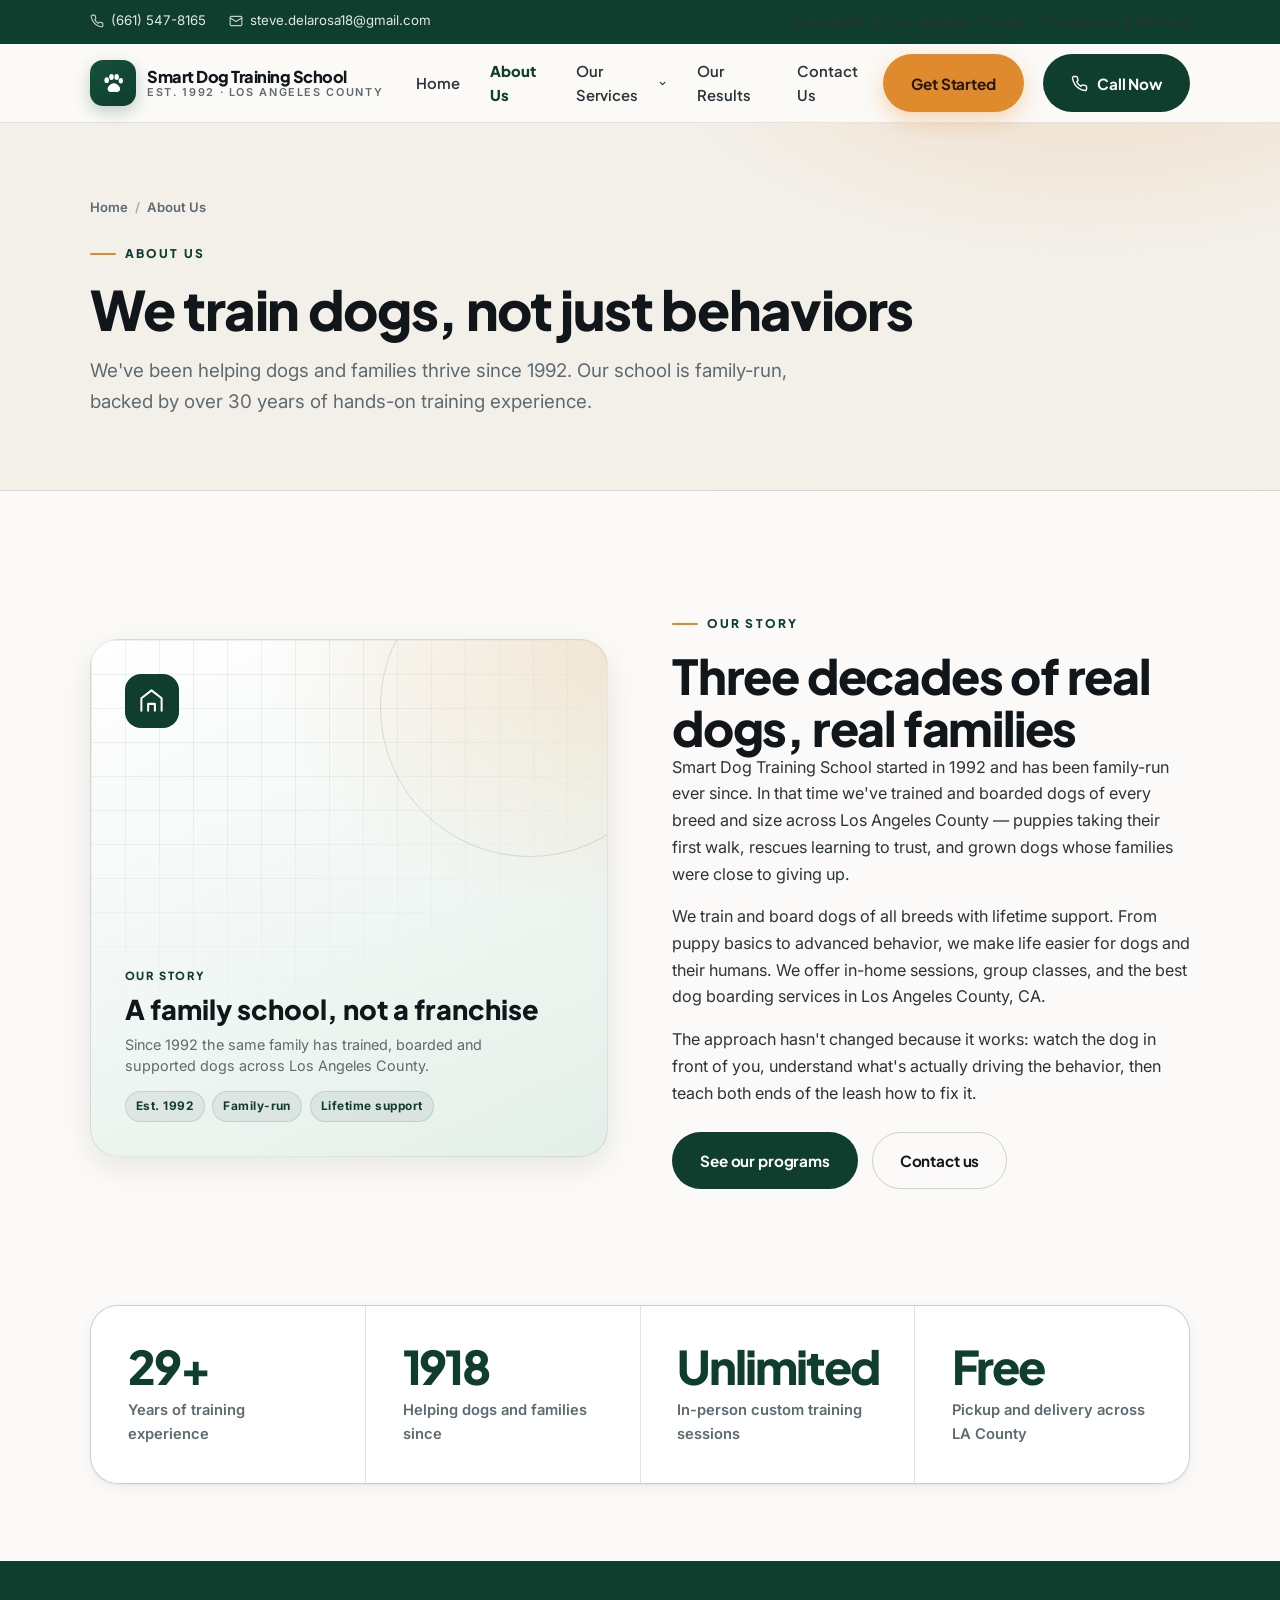
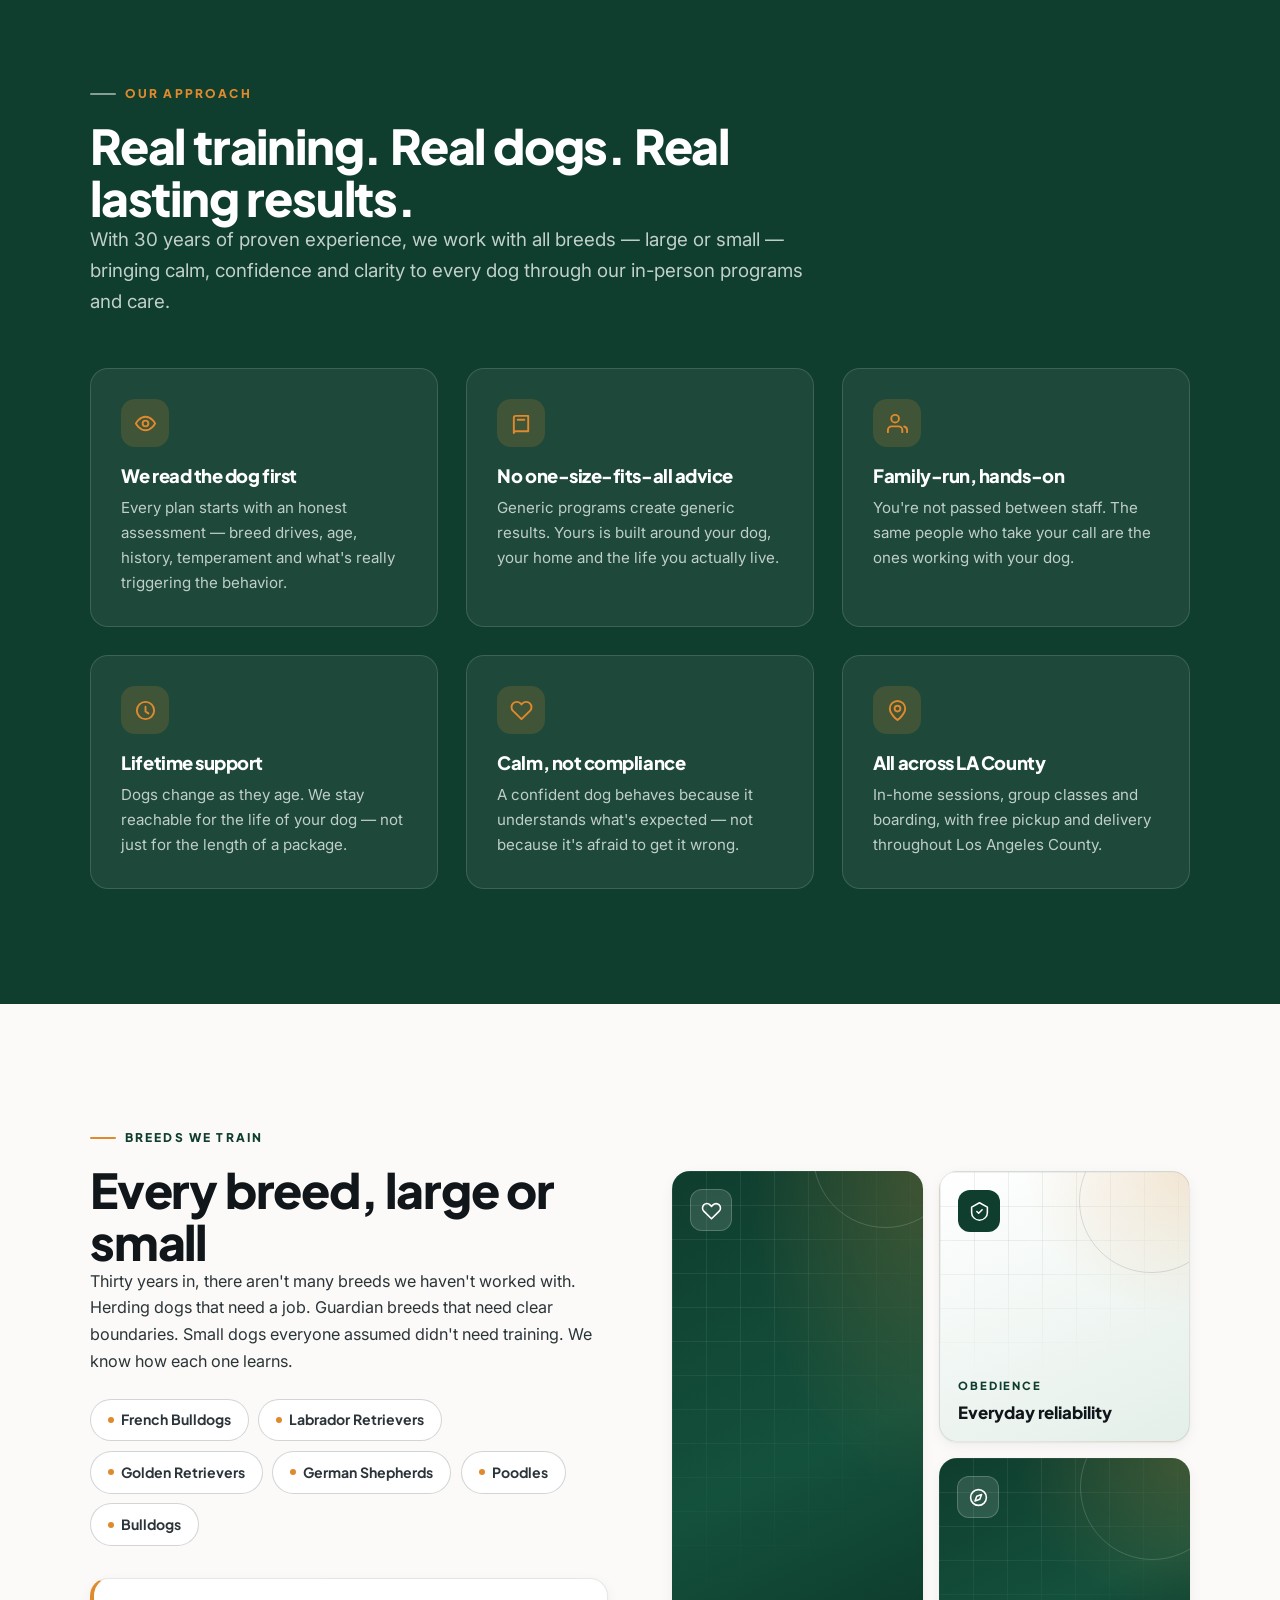
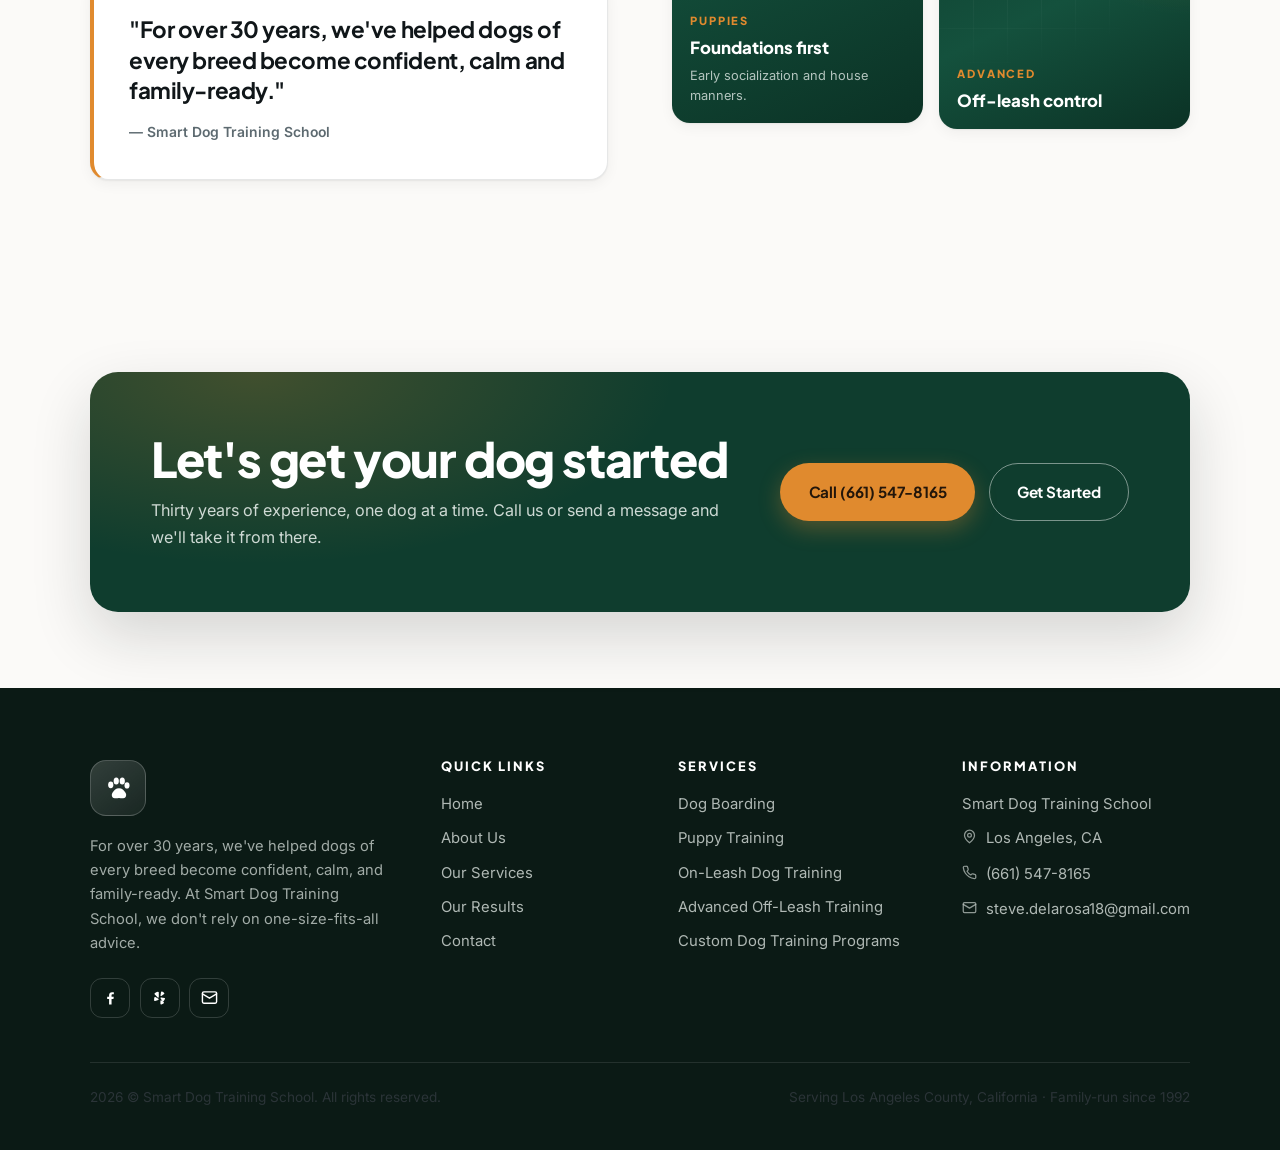
==== commit 950dba88: "fix: remove broken hotlinked images, replace with imageless visuals Every image on the site was hotl" ====
--- a/about.html
+++ b/about.html
@@ -11,7 +11,7 @@
 <meta property="og:site_name" content="Smart Dog Training School">
 <meta property="og:title" content="About Smart Dog Training School">
 <meta property="og:description" content="Family-run since 1992. Over 30 years of hands-on dog training and boarding across Los Angeles County.">
-<meta property="og:image" content="https://smartdogtrainingschool.com/wp-content/uploads/2025/10/01-3.jpg">
+<meta property="og:image" content="favicon.svg">
 <meta name="twitter:card" content="summary_large_image">
 <link rel="icon" href="favicon.svg" type="image/svg+xml">
 <link rel="apple-touch-icon" href="favicon.svg">
@@ -46,7 +46,7 @@
 <header class="header">
   <nav class="wrap nav" aria-label="Main navigation">
     <a class="brand" href="index.html">
-      <img src="https://smartdogtrainingschool.com/wp-content/uploads/2025/04/IMG_0212-copy-2-e1761851248494-289x300.png" alt="Smart Dog Training School logo" width="46" height="46">
+      <span class="brand__mark" aria-hidden="true"><svg viewBox="0 0 24 24" fill="currentColor" aria-hidden="true"><ellipse cx="6.2" cy="9.4" rx="2.1" ry="2.7"/><ellipse cx="10.6" cy="6.4" rx="2.1" ry="2.8"/><ellipse cx="15.4" cy="6.4" rx="2.1" ry="2.8"/><ellipse cx="19.2" cy="9.9" rx="2" ry="2.5"/><path d="M12.8 12.2c2.4 0 4 1.7 5.1 3.3 1.3 1.9.6 4.4-1.7 4.7-1.2.2-2.3-.2-3.4-.2s-2.2.4-3.4.2c-2.3-.3-3-2.8-1.7-4.7 1.1-1.6 2.7-3.3 5.1-3.3z"/></svg></span>
       <span class="brand__text">
         <span class="brand__name">Smart Dog Training School</span>
         <span class="brand__tag">Est. 1992 &middot; Los Angeles County</span>
@@ -68,7 +68,7 @@
           <a href="services.html#custom">Custom Dog Training Programs</a>
         </div>
       </li>
-      <li><a class="nav__link" href="gallery.html">Our Gallery</a></li>
+      <li><a class="nav__link" href="gallery.html">Our Results</a></li>
       <li><a class="nav__link" href="contact.html">Contact Us</a></li>
       <li><a class="btn btn--primary" href="contact.html">Get Started</a></li>
     </ul>
@@ -101,7 +101,13 @@
   <section class="section">
     <div class="wrap split">
       <div class="split__media reveal">
-        <img src="https://smartdogtrainingschool.com/wp-content/uploads/2025/10/01-3.jpg" alt="Dog under the care of the family-run team at Smart Dog Training School" loading="lazy">
+        <div class="mpanel mpanel--light">
+          <span class="mpanel__icon" aria-hidden="true"><svg viewBox="0 0 24 24" fill="none" stroke="currentColor" stroke-width="1.8" stroke-linecap="round" stroke-linejoin="round" aria-hidden="true"><path d="M3 21V10l9-7 9 7v11"/><path d="M9 21v-6h6v6"/></svg></span>
+          <span class="mpanel__eyebrow">Our Story</span>
+          <p class="mpanel__title">A family school, not a franchise</p>
+          <p class="mpanel__text">Since 1992 the same family has trained, boarded and supported dogs across Los Angeles County.</p>
+          <div class="mpanel__meta"><span>Est. 1992</span><span>Family-run</span><span>Lifetime support</span></div>
+        </div>
       </div>
       <div class="reveal" data-delay="110">
         <span class="eyebrow">Our Story</span>
@@ -196,10 +202,23 @@
 
   <section class="section">
     <div class="wrap split split--reverse">
-      <div class="split__media split__media--stack reveal">
-        <img src="https://smartdogtrainingschool.com/wp-content/uploads/2025/07/02.jpg" alt="Puppy learning foundation commands at Smart Dog Training School" loading="lazy">
-        <img src="https://smartdogtrainingschool.com/wp-content/uploads/2025/04/04.jpg" alt="Dog after completing an obedience program in Los Angeles County" loading="lazy">
-        <img src="https://smartdogtrainingschool.com/wp-content/uploads/2025/04/07-1.jpg" alt="Calm, family-ready dog trained by Smart Dog Training School" loading="lazy">
+      <div class="split__media panel-stack reveal">
+        <div class="mpanel">
+          <span class="mpanel__icon" aria-hidden="true"><svg viewBox="0 0 24 24" fill="none" stroke="currentColor" stroke-width="1.8" stroke-linecap="round" stroke-linejoin="round" aria-hidden="true"><path d="M20.8 5.6a5 5 0 0 0-7.1 0L12 7.3l-1.7-1.7a5 5 0 1 0-7.1 7.1l8.8 8.8 8.8-8.8a5 5 0 0 0 0-7.1z"/></svg></span>
+          <span class="mpanel__eyebrow">Puppies</span>
+          <p class="mpanel__title">Foundations first</p>
+          <p class="mpanel__text">Early socialization and house manners.</p>
+        </div>
+        <div class="mpanel mpanel--light">
+          <span class="mpanel__icon" aria-hidden="true"><svg viewBox="0 0 24 24" fill="none" stroke="currentColor" stroke-width="1.8" stroke-linecap="round" stroke-linejoin="round" aria-hidden="true"><path d="M12 2 3 7v6c0 5 3.8 8.5 9 9 5.2-.5 9-4 9-9V7z"/><path d="m9 12 2 2 4-4"/></svg></span>
+          <span class="mpanel__eyebrow">Obedience</span>
+          <p class="mpanel__title">Everyday reliability</p>
+        </div>
+        <div class="mpanel">
+          <span class="mpanel__icon" aria-hidden="true"><svg viewBox="0 0 24 24" fill="none" stroke="currentColor" stroke-width="1.8" stroke-linecap="round" stroke-linejoin="round" aria-hidden="true"><circle cx="12" cy="12" r="9"/><path d="m15.5 8.5-2 5.5-5.5 2 2-5.5z"/></svg></span>
+          <span class="mpanel__eyebrow">Advanced</span>
+          <p class="mpanel__title">Off-leash control</p>
+        </div>
       </div>
       <div class="reveal" data-delay="110">
         <span class="eyebrow">Breeds We Train</span>
@@ -242,7 +261,7 @@
   <div class="wrap">
     <div class="footer__grid">
       <div class="footer__brand">
-        <img src="https://smartdogtrainingschool.com/wp-content/uploads/2025/04/IMG_0212-copy-2-e1761851248494-289x300.png" alt="Smart Dog Training School logo" loading="lazy">
+        <span class="brand__mark" aria-hidden="true"><svg viewBox="0 0 24 24" fill="currentColor" aria-hidden="true"><ellipse cx="6.2" cy="9.4" rx="2.1" ry="2.7"/><ellipse cx="10.6" cy="6.4" rx="2.1" ry="2.8"/><ellipse cx="15.4" cy="6.4" rx="2.1" ry="2.8"/><ellipse cx="19.2" cy="9.9" rx="2" ry="2.5"/><path d="M12.8 12.2c2.4 0 4 1.7 5.1 3.3 1.3 1.9.6 4.4-1.7 4.7-1.2.2-2.3-.2-3.4-.2s-2.2.4-3.4.2c-2.3-.3-3-2.8-1.7-4.7 1.1-1.6 2.7-3.3 5.1-3.3z"/></svg></span>
         <p>For over 30 years, we've helped dogs of every breed become confident, calm, and family-ready. At Smart Dog Training School, we don't rely on one-size-fits-all advice.</p>
         <div class="socials">
           <a href="https://www.facebook.com/p/Smart-Dog-Training-School-100063574960527/" target="_blank" rel="noopener" aria-label="Smart Dog Training School on Facebook">
@@ -263,7 +282,7 @@
           <li><a href="index.html">Home</a></li>
           <li><a href="about.html">About Us</a></li>
           <li><a href="services.html">Our Services</a></li>
-          <li><a href="gallery.html">Our Gallery</a></li>
+          <li><a href="gallery.html">Our Results</a></li>
           <li><a href="contact.html">Contact</a></li>
         </ul>
       </div>
--- a/assets/css/styles.css
+++ b/assets/css/styles.css
@@ -1069,3 +1069,339 @@
   .btn-row { flex-direction: column; align-items: stretch; }
   .hero__badge { width: auto; }
 }
+
+/* =========================================================
+   Imageless media panels
+   Decorative, self-contained visuals built from gradients,
+   type and inline SVG — no external image dependencies.
+   ========================================================= */
+
+/* ---------- Brand mark (header + footer) ---------- */
+.brand__mark {
+  width: 46px;
+  height: 46px;
+  flex: none;
+  border-radius: 13px;
+  background: linear-gradient(145deg, var(--brand-600), var(--brand));
+  color: #fff;
+  display: grid;
+  place-items: center;
+  box-shadow: 0 6px 16px rgba(15, 61, 46, 0.24);
+}
+.brand__mark svg { width: 26px; height: 26px; }
+.footer__brand .brand__mark {
+  width: 56px;
+  height: 56px;
+  border-radius: 16px;
+  margin-bottom: 1.1rem;
+  background: linear-gradient(145deg, rgba(255, 255, 255, 0.16), rgba(255, 255, 255, 0.06));
+  border: 1px solid rgba(255, 255, 255, 0.2);
+  box-shadow: none;
+}
+.footer__brand .brand__mark svg { width: 30px; height: 30px; }
+
+/* ---------- Core panel ---------- */
+.mpanel {
+  position: relative;
+  overflow: hidden;
+  border-radius: var(--radius-lg);
+  background:
+    radial-gradient(120% 100% at 100% 0%, rgba(224, 138, 46, 0.22), transparent 58%),
+    linear-gradient(155deg, var(--brand) 0%, var(--brand-600) 52%, #0b3225 100%);
+  color: #eef4f1;
+  box-shadow: var(--shadow);
+  display: flex;
+  flex-direction: column;
+  justify-content: flex-end;
+  gap: 0.55rem;
+  padding: clamp(1.4rem, 3vw, 2.1rem);
+  aspect-ratio: 1 / 1;
+  isolation: isolate;
+}
+.mpanel::before {
+  content: "";
+  position: absolute;
+  inset: 0;
+  z-index: -1;
+  background-image:
+    linear-gradient(rgba(255, 255, 255, 0.07) 1px, transparent 1px),
+    linear-gradient(90deg, rgba(255, 255, 255, 0.07) 1px, transparent 1px);
+  background-size: 34px 34px;
+  mask-image: radial-gradient(120% 90% at 20% 10%, #000 20%, transparent 78%);
+  -webkit-mask-image: radial-gradient(120% 90% at 20% 10%, #000 20%, transparent 78%);
+}
+.mpanel::after {
+  content: "";
+  position: absolute;
+  z-index: -1;
+  width: 58%;
+  aspect-ratio: 1;
+  right: -14%;
+  top: -16%;
+  border-radius: 50%;
+  border: 1px solid rgba(255, 255, 255, 0.16);
+}
+.mpanel__icon {
+  width: 54px;
+  height: 54px;
+  border-radius: 16px;
+  display: grid;
+  place-items: center;
+  background: rgba(255, 255, 255, 0.12);
+  border: 1px solid rgba(255, 255, 255, 0.2);
+  color: #fff;
+  margin-bottom: auto;
+}
+.mpanel__icon svg { width: 27px; height: 27px; }
+.mpanel__eyebrow {
+  font-family: var(--font-display);
+  font-size: 0.7rem;
+  font-weight: 800;
+  letter-spacing: 0.16em;
+  text-transform: uppercase;
+  color: var(--accent);
+}
+.mpanel__title {
+  font-family: var(--font-display);
+  font-size: clamp(1.25rem, 2.4vw, 1.7rem);
+  font-weight: 800;
+  line-height: 1.15;
+  color: #fff;
+  margin: 0;
+}
+.mpanel__text {
+  font-size: 0.9rem;
+  line-height: 1.5;
+  color: rgba(238, 244, 241, 0.74);
+  margin: 0;
+  max-width: 26rem;
+}
+.mpanel__meta {
+  display: flex;
+  flex-wrap: wrap;
+  gap: 0.45rem;
+  margin-top: 0.35rem;
+}
+.mpanel__meta span {
+  font-size: 0.74rem;
+  font-weight: 700;
+  letter-spacing: 0.04em;
+  padding: 0.3rem 0.65rem;
+  border-radius: var(--radius-pill);
+  background: rgba(255, 255, 255, 0.11);
+  border: 1px solid rgba(255, 255, 255, 0.16);
+  color: rgba(255, 255, 255, 0.88);
+}
+
+/* Light variant for alternating sections */
+.mpanel--light {
+  background:
+    radial-gradient(110% 90% at 100% 0%, rgba(224, 138, 46, 0.18), transparent 60%),
+    linear-gradient(155deg, #ffffff 0%, var(--brand-100) 100%);
+  color: var(--ink);
+  border: 1px solid var(--line);
+}
+.mpanel--light::before {
+  background-image:
+    linear-gradient(rgba(15, 61, 46, 0.07) 1px, transparent 1px),
+    linear-gradient(90deg, rgba(15, 61, 46, 0.07) 1px, transparent 1px);
+}
+.mpanel--light::after { border-color: rgba(15, 61, 46, 0.14); }
+.mpanel--light .mpanel__icon {
+  background: var(--brand);
+  border-color: transparent;
+  color: #fff;
+}
+.mpanel--light .mpanel__title { color: var(--ink); }
+.mpanel--light .mpanel__text { color: var(--muted); }
+.mpanel--light .mpanel__eyebrow { color: var(--brand); }
+.mpanel--light .mpanel__meta span {
+  background: rgba(15, 61, 46, 0.07);
+  border-color: rgba(15, 61, 46, 0.12);
+  color: var(--brand);
+}
+
+/* Aspect variants */
+.mpanel--tall { aspect-ratio: 4 / 4.4; }
+.mpanel--wide { aspect-ratio: 16 / 10; }
+.mpanel--short { aspect-ratio: 16 / 7; }
+
+/* ---------- Hero panel ---------- */
+.hero__panel {
+  border-radius: var(--radius-lg);
+  box-shadow: var(--shadow-lg);
+}
+.hero__panel .mpanel__title { font-size: clamp(1.5rem, 2.8vw, 2rem); }
+.hero__figures {
+  display: grid;
+  grid-template-columns: repeat(3, 1fr);
+  gap: 0.6rem;
+  margin-top: 0.9rem;
+  padding-top: 1.1rem;
+  border-top: 1px solid rgba(255, 255, 255, 0.16);
+}
+.hero__figure b {
+  display: block;
+  font-family: var(--font-display);
+  font-size: clamp(1.05rem, 2vw, 1.35rem);
+  font-weight: 800;
+  color: #fff;
+  line-height: 1.1;
+}
+.hero__figure span {
+  font-size: 0.7rem;
+  line-height: 1.3;
+  color: rgba(238, 244, 241, 0.66);
+}
+
+/* ---------- Stacked panel group ---------- */
+.panel-stack {
+  display: grid;
+  grid-template-columns: 1fr 1fr;
+  gap: 1rem;
+}
+.panel-stack .mpanel {
+  aspect-ratio: 1 / 1.08;
+  border-radius: var(--radius);
+  box-shadow: var(--shadow-sm);
+  padding: 1.15rem;
+}
+.panel-stack .mpanel:first-child { grid-row: span 2; aspect-ratio: 1 / 2.2; }
+.panel-stack .mpanel__icon { width: 42px; height: 42px; border-radius: 12px; }
+.panel-stack .mpanel__icon svg { width: 21px; height: 21px; }
+.panel-stack .mpanel__title { font-size: 1.05rem; }
+.panel-stack .mpanel__text { font-size: 0.8rem; }
+
+/* ---------- Service card header (replaces card photo) ---------- */
+.service__banner {
+  position: relative;
+  aspect-ratio: 16 / 7;
+  display: grid;
+  place-items: center;
+  overflow: hidden;
+  background:
+    radial-gradient(110% 130% at 90% 0%, rgba(224, 138, 46, 0.26), transparent 60%),
+    linear-gradient(150deg, var(--brand) 0%, var(--brand-600) 100%);
+  color: #fff;
+}
+.service__banner::before {
+  content: "";
+  position: absolute;
+  inset: 0;
+  background-image:
+    linear-gradient(rgba(255, 255, 255, 0.08) 1px, transparent 1px),
+    linear-gradient(90deg, rgba(255, 255, 255, 0.08) 1px, transparent 1px);
+  background-size: 28px 28px;
+  mask-image: radial-gradient(100% 100% at 30% 0%, #000 10%, transparent 75%);
+  -webkit-mask-image: radial-gradient(100% 100% at 30% 0%, #000 10%, transparent 75%);
+}
+.service__banner svg {
+  width: 44px;
+  height: 44px;
+  position: relative;
+  transition: transform 0.5s cubic-bezier(0.2, 0.7, 0.3, 1);
+}
+.service:hover .service__banner svg { transform: scale(1.12) translateY(-2px); }
+.service__banner .service__tag { background: rgba(255, 255, 255, 0.95); }
+
+/* ---------- Service detail panel ---------- */
+.detail__media .mpanel { aspect-ratio: 4 / 3.2; }
+
+/* ---------- Gallery tiles (imageless) ---------- */
+.tile-grid {
+  display: grid;
+  grid-template-columns: repeat(auto-fit, minmax(240px, 1fr));
+  gap: 1rem;
+}
+.tile {
+  position: relative;
+  overflow: hidden;
+  display: flex;
+  flex-direction: column;
+  justify-content: flex-end;
+  gap: 0.4rem;
+  min-height: 268px;
+  padding: 1.35rem;
+  border-radius: var(--radius);
+  background:
+    radial-gradient(110% 100% at 100% 0%, rgba(224, 138, 46, 0.2), transparent 58%),
+    linear-gradient(155deg, var(--brand) 0%, #0b3225 100%);
+  color: #fff;
+  box-shadow: var(--shadow-sm);
+  transition: transform 0.35s ease, box-shadow 0.35s ease;
+}
+.tile:hover { transform: translateY(-5px); box-shadow: var(--shadow); }
+.tile::before {
+  content: "";
+  position: absolute;
+  inset: 0;
+  background-image:
+    linear-gradient(rgba(255, 255, 255, 0.07) 1px, transparent 1px),
+    linear-gradient(90deg, rgba(255, 255, 255, 0.07) 1px, transparent 1px);
+  background-size: 30px 30px;
+  mask-image: radial-gradient(110% 90% at 15% 5%, #000 15%, transparent 78%);
+  -webkit-mask-image: radial-gradient(110% 90% at 15% 5%, #000 15%, transparent 78%);
+}
+.tile > * { position: relative; }
+.tile--alt {
+  background:
+    radial-gradient(110% 100% at 0% 0%, rgba(15, 61, 46, 0.12), transparent 58%),
+    linear-gradient(155deg, #ffffff 0%, var(--brand-100) 100%);
+  color: var(--ink);
+  border: 1px solid var(--line);
+}
+.tile--alt::before {
+  background-image:
+    linear-gradient(rgba(15, 61, 46, 0.07) 1px, transparent 1px),
+    linear-gradient(90deg, rgba(15, 61, 46, 0.07) 1px, transparent 1px);
+}
+.tile--alt .tile__icon { background: var(--brand); border-color: transparent; color: #fff; }
+.tile--alt .tile__label { color: var(--brand); }
+.tile--alt .tile__text { color: var(--muted); }
+.tile__icon {
+  width: 44px;
+  height: 44px;
+  border-radius: 13px;
+  display: grid;
+  place-items: center;
+  background: rgba(255, 255, 255, 0.13);
+  border: 1px solid rgba(255, 255, 255, 0.2);
+  margin-bottom: auto;
+}
+.tile__icon svg { width: 22px; height: 22px; }
+.tile__label {
+  font-family: var(--font-display);
+  font-size: 0.68rem;
+  font-weight: 800;
+  letter-spacing: 0.15em;
+  text-transform: uppercase;
+  color: var(--accent);
+}
+.tile__title {
+  font-family: var(--font-display);
+  font-size: 1.1rem;
+  font-weight: 800;
+  line-height: 1.2;
+  margin: 0;
+  color: #fff;
+}
+.tile--alt .tile__title { color: var(--ink); }
+.tile__text {
+  font-size: 0.85rem;
+  line-height: 1.45;
+  color: rgba(255, 255, 255, 0.74);
+  margin: 0;
+}
+.tile--wide { grid-column: span 2; }
+
+@media (max-width: 960px) {
+  .hero__panel { aspect-ratio: 4 / 3.2; }
+}
+
+@media (max-width: 680px) {
+  .panel-stack { grid-template-columns: 1fr 1fr; }
+  .panel-stack .mpanel:first-child { grid-row: auto; aspect-ratio: 1 / 1; }
+  .tile--wide { grid-column: span 1; }
+  .hero__figures { grid-template-columns: 1fr; gap: 0.75rem; }
+  .hero__figure { display: flex; align-items: baseline; gap: 0.5rem; }
+}
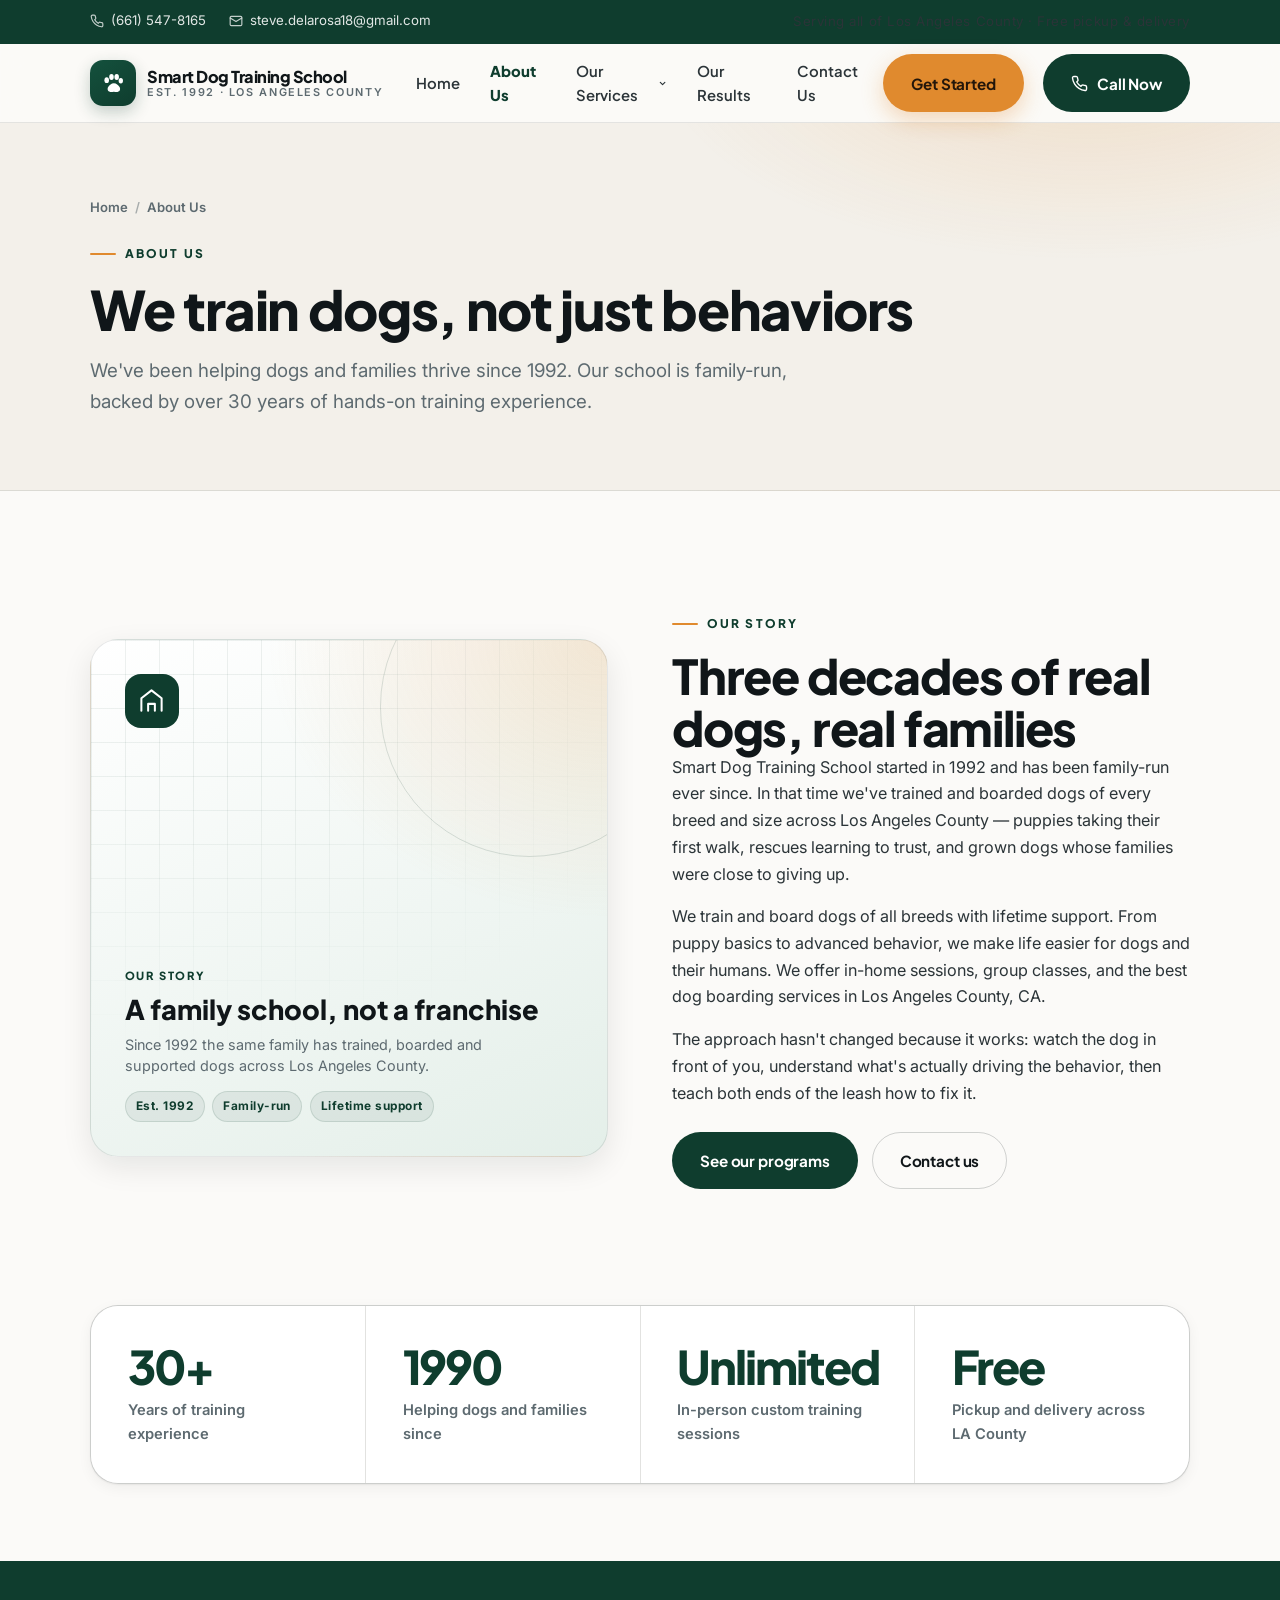
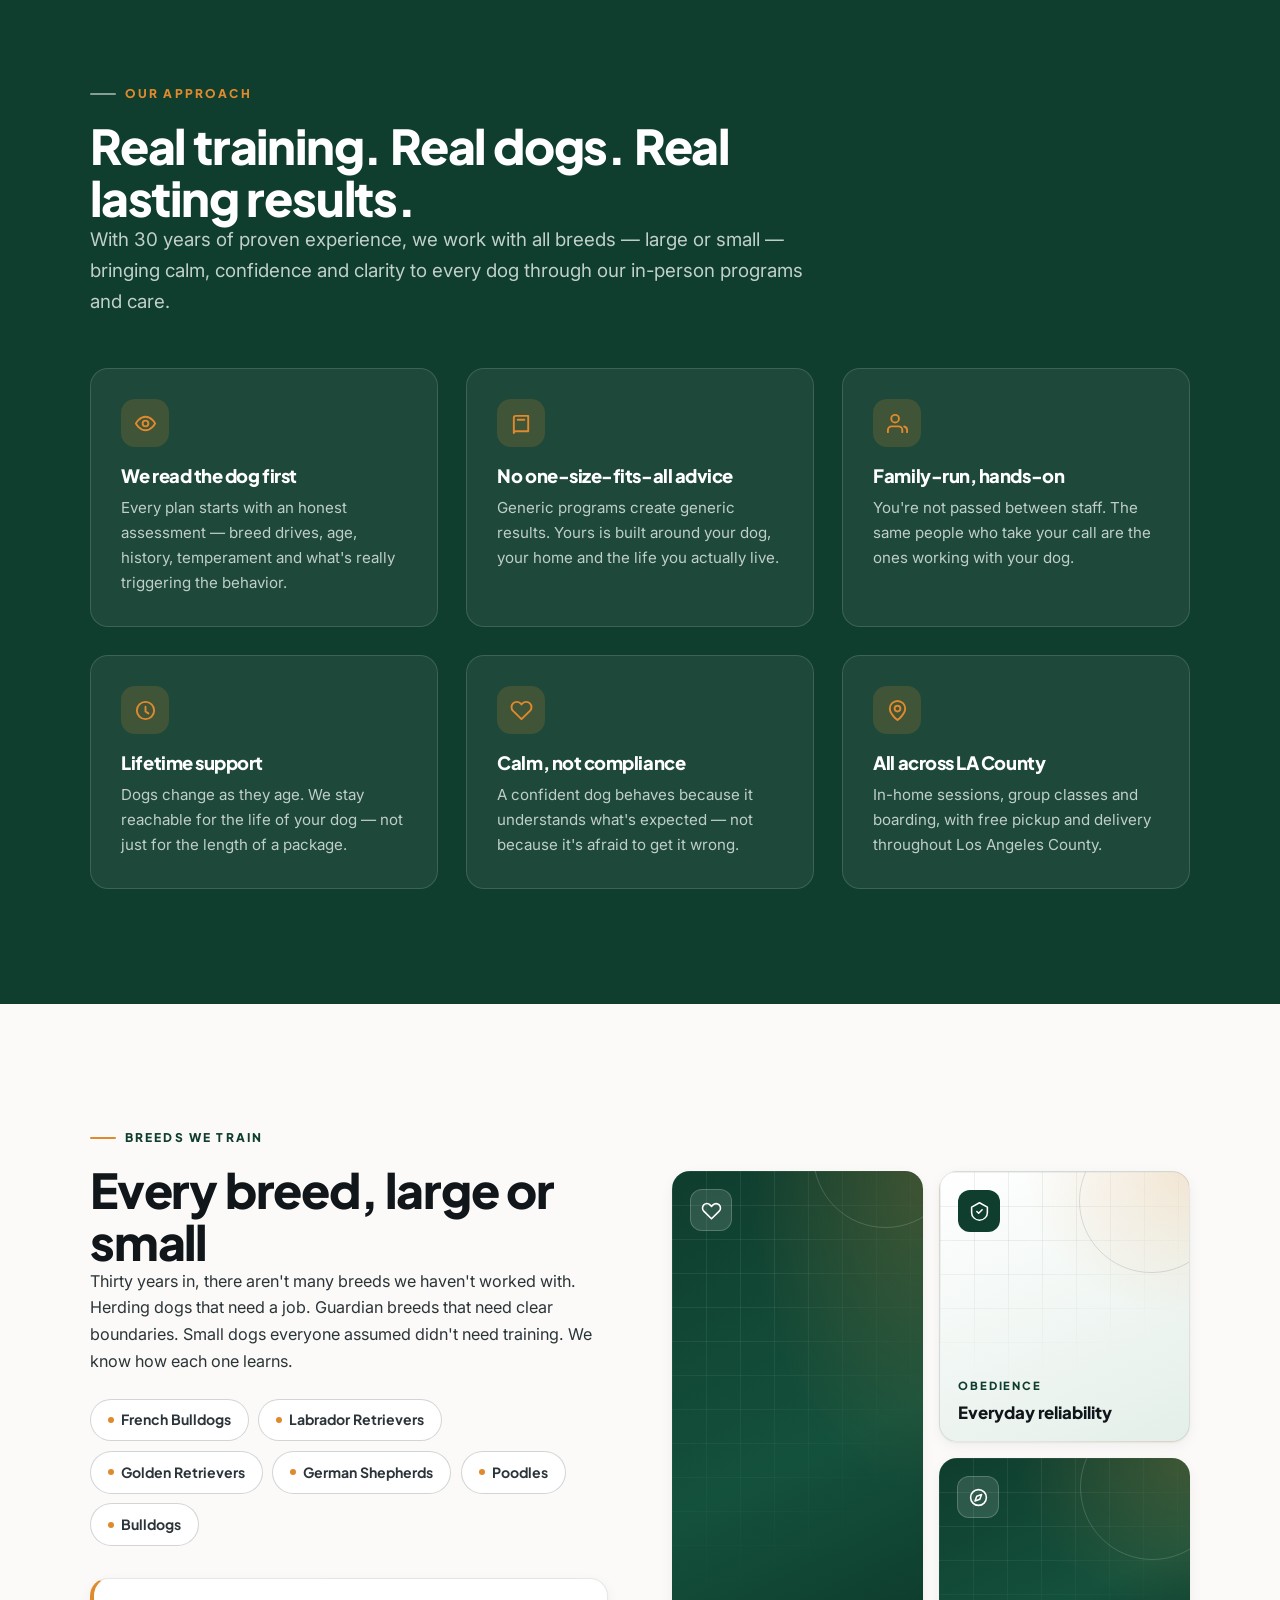
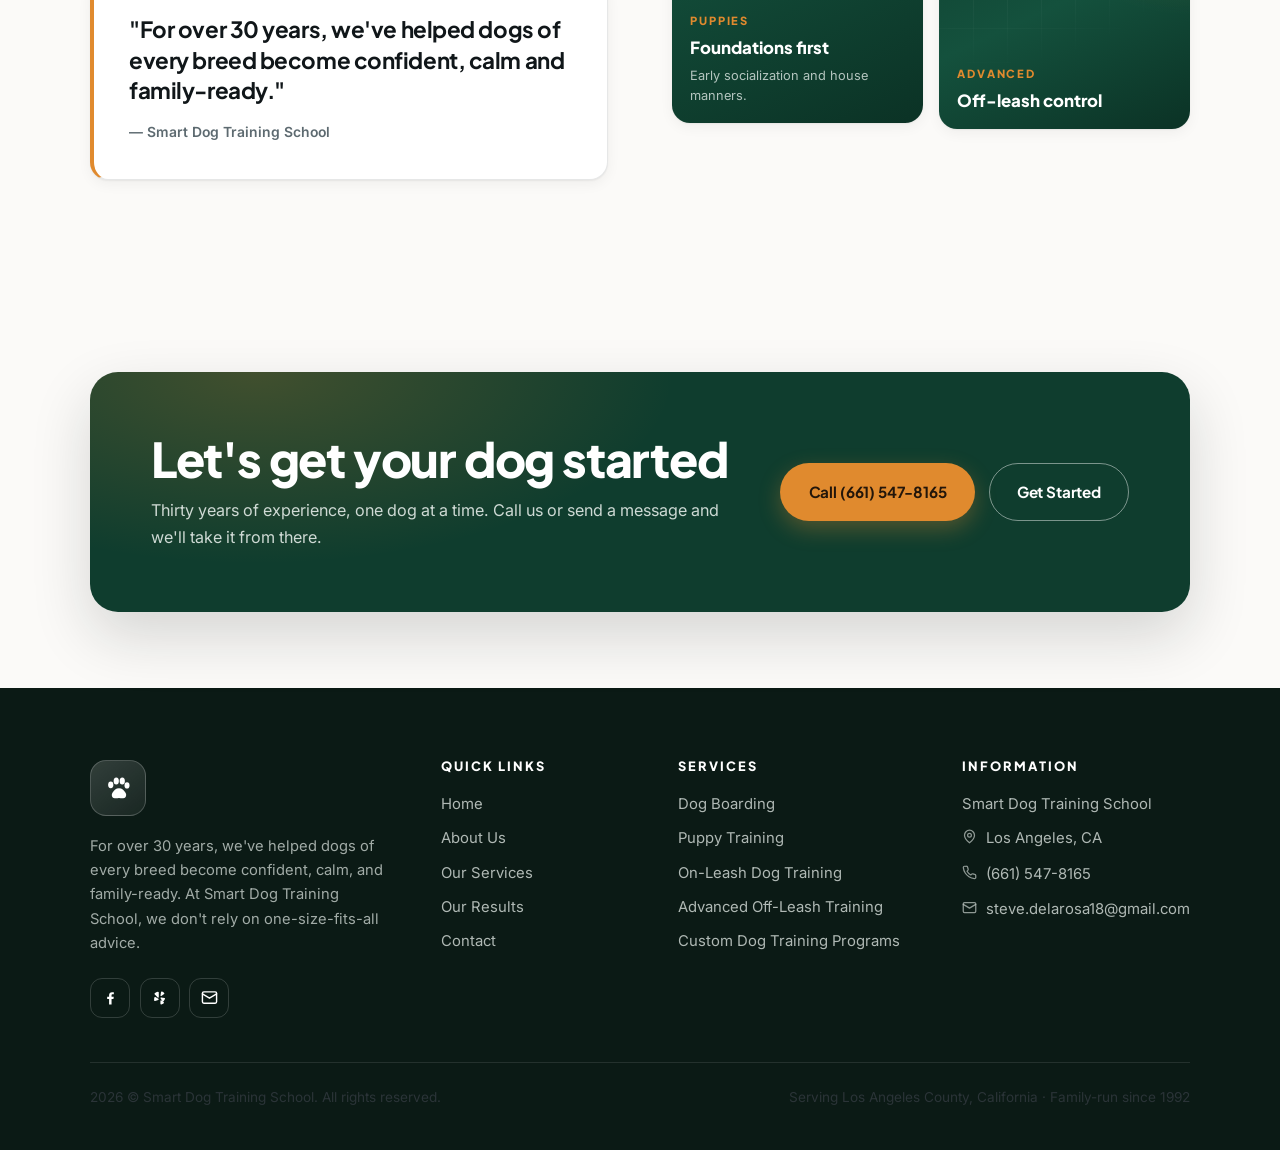
==== commit 1718424b: "feat: add visitor analytics" ====
--- a/about.html
+++ b/about.html
@@ -336,5 +336,6 @@
 </button>
 
 <script src="assets/js/main.js" defer></script>
+<script defer src="https://static.cloudflareinsights.com/beacon.min.js" data-cf-beacon='{"token": "0a932598fc5b4cc9baf156d875620bd1"}'></script>
 </body>
 </html>
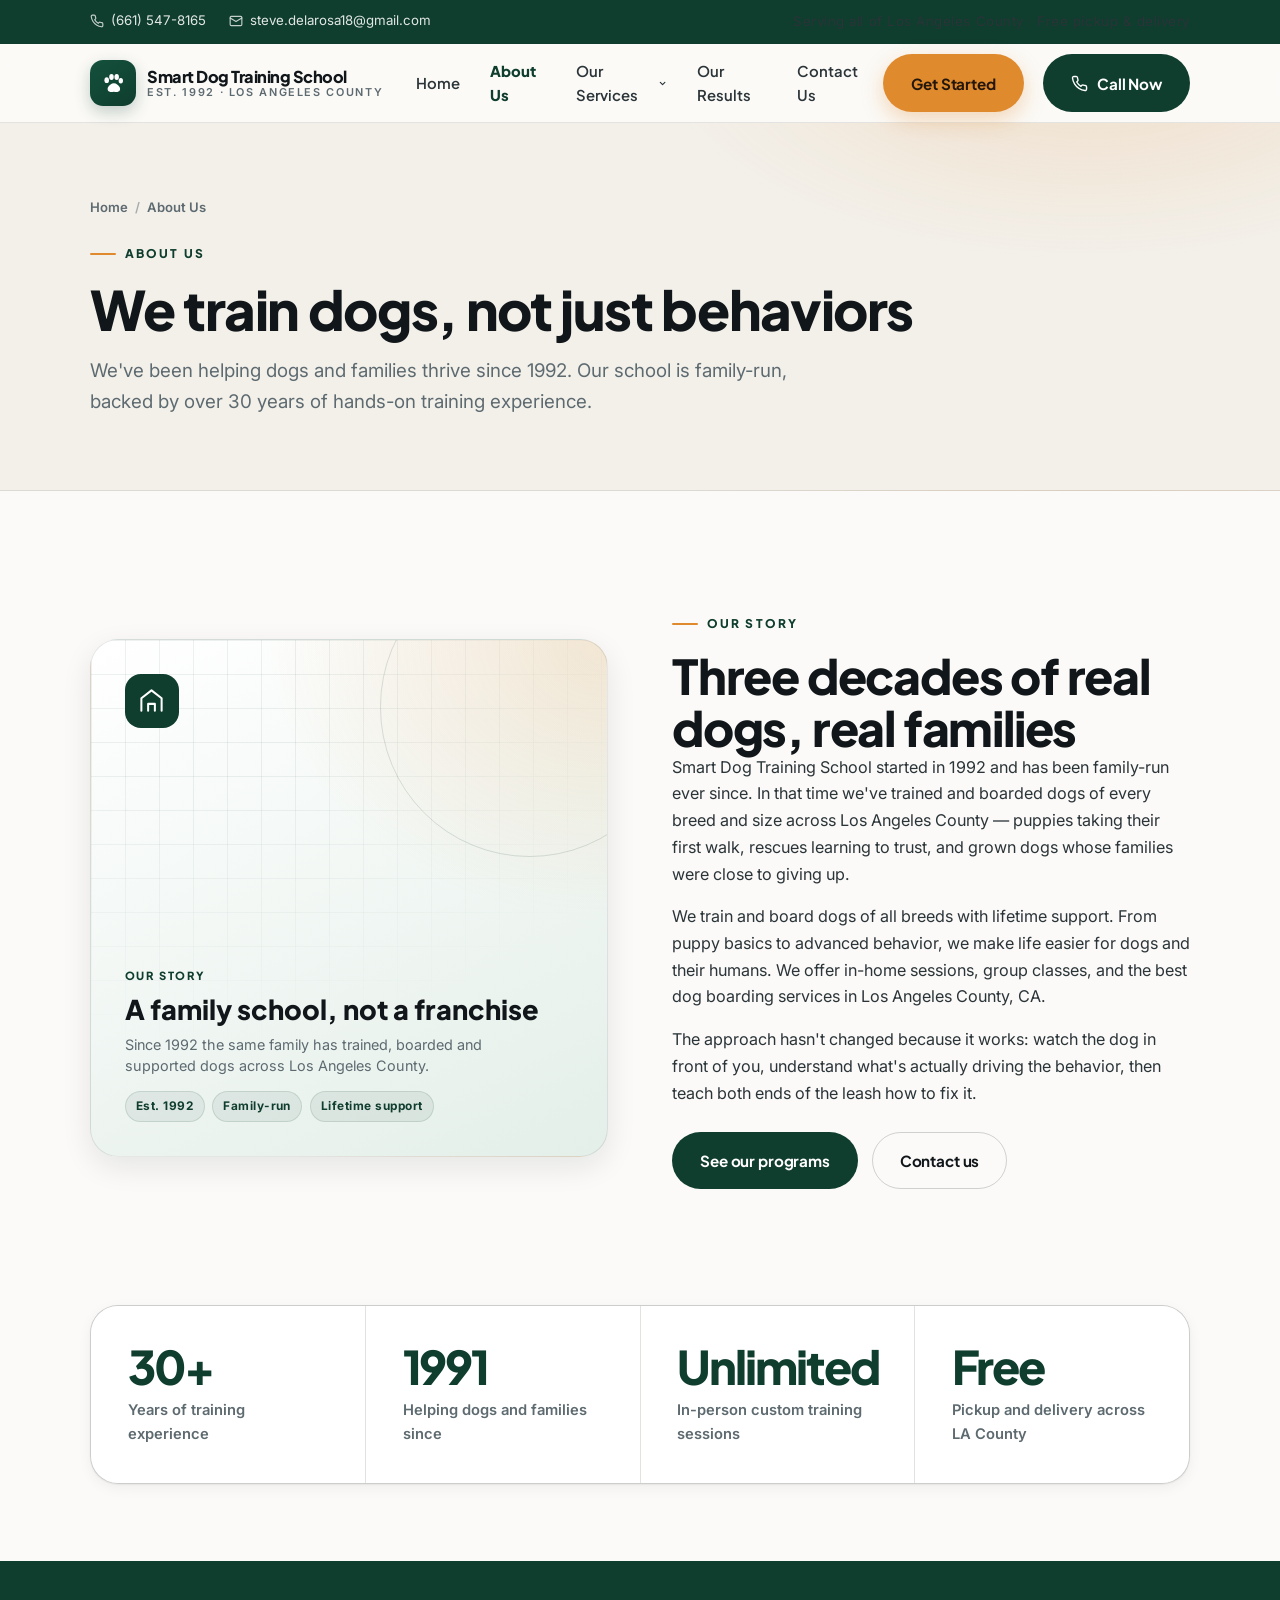
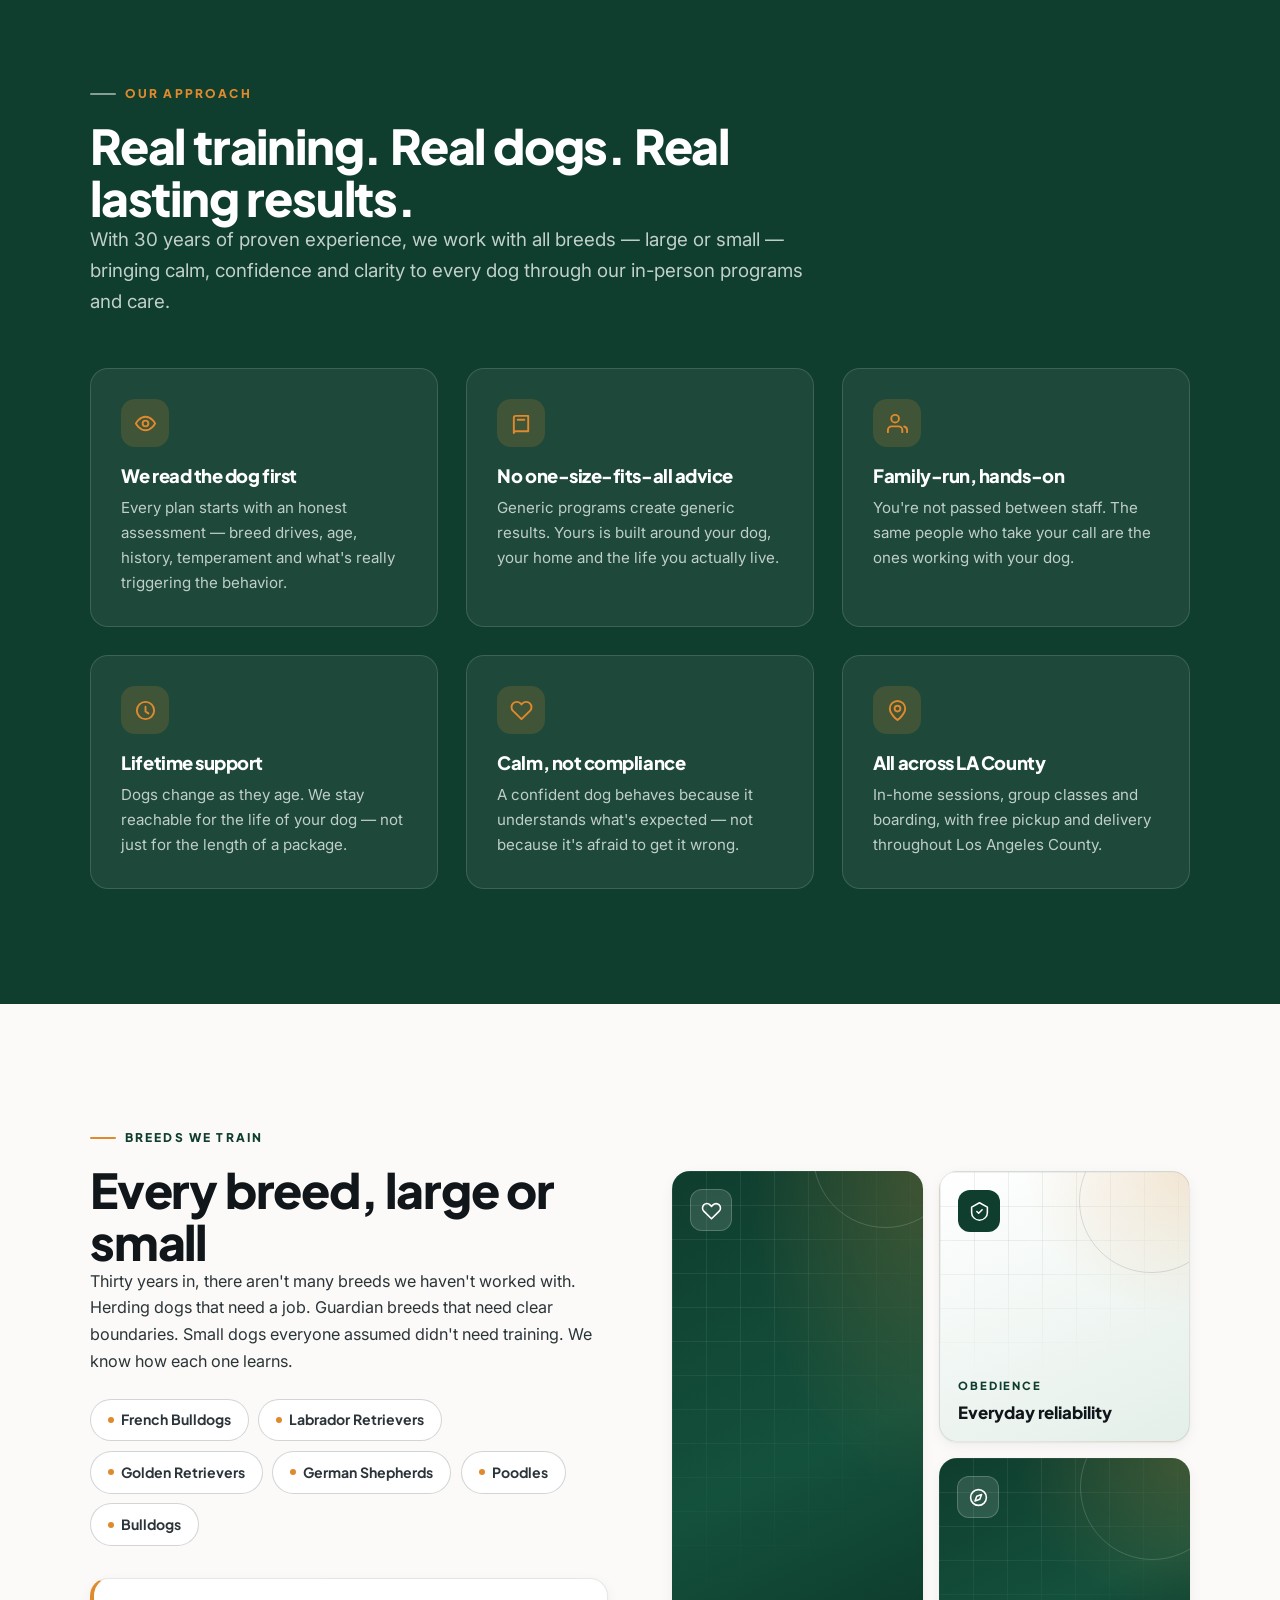
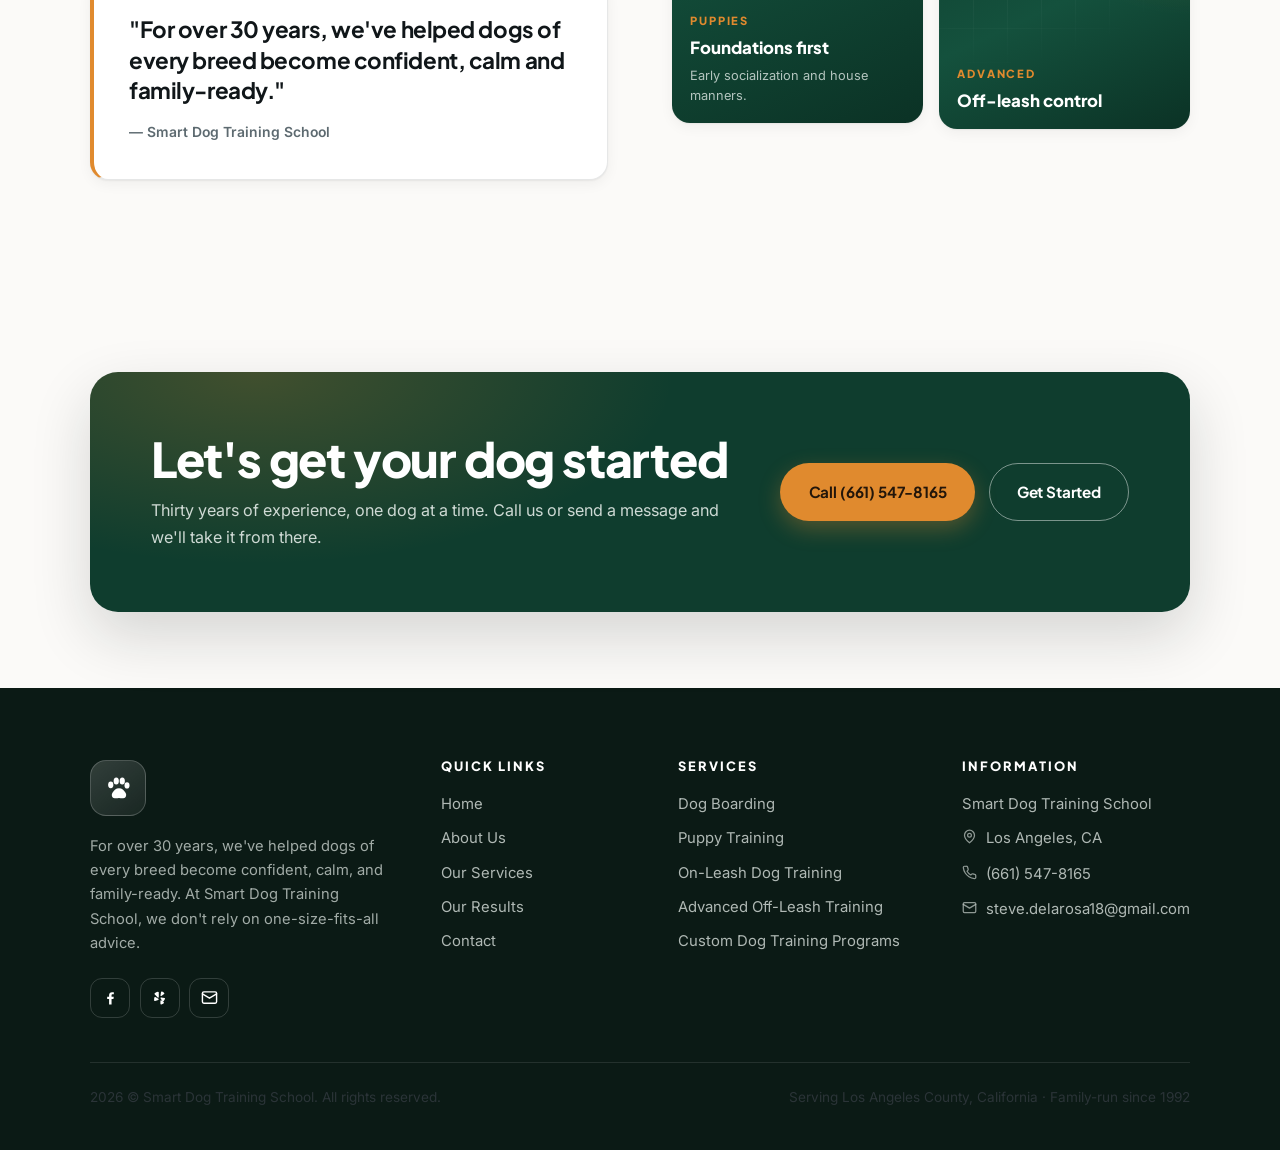
==== commit f575f353: "feat: add visitor analytics" ====
--- a/about.html
+++ b/about.html
@@ -337,5 +337,6 @@
 
 <script src="assets/js/main.js" defer></script>
 <script defer src="https://static.cloudflareinsights.com/beacon.min.js" data-cf-beacon='{"token": "0a932598fc5b4cc9baf156d875620bd1"}'></script>
+<script defer data-lv-track src="https://vision.leadrai.com/api/forms/85f86c6d66e079e90e5a630f7edb3034/t.js"></script>
 </body>
 </html>
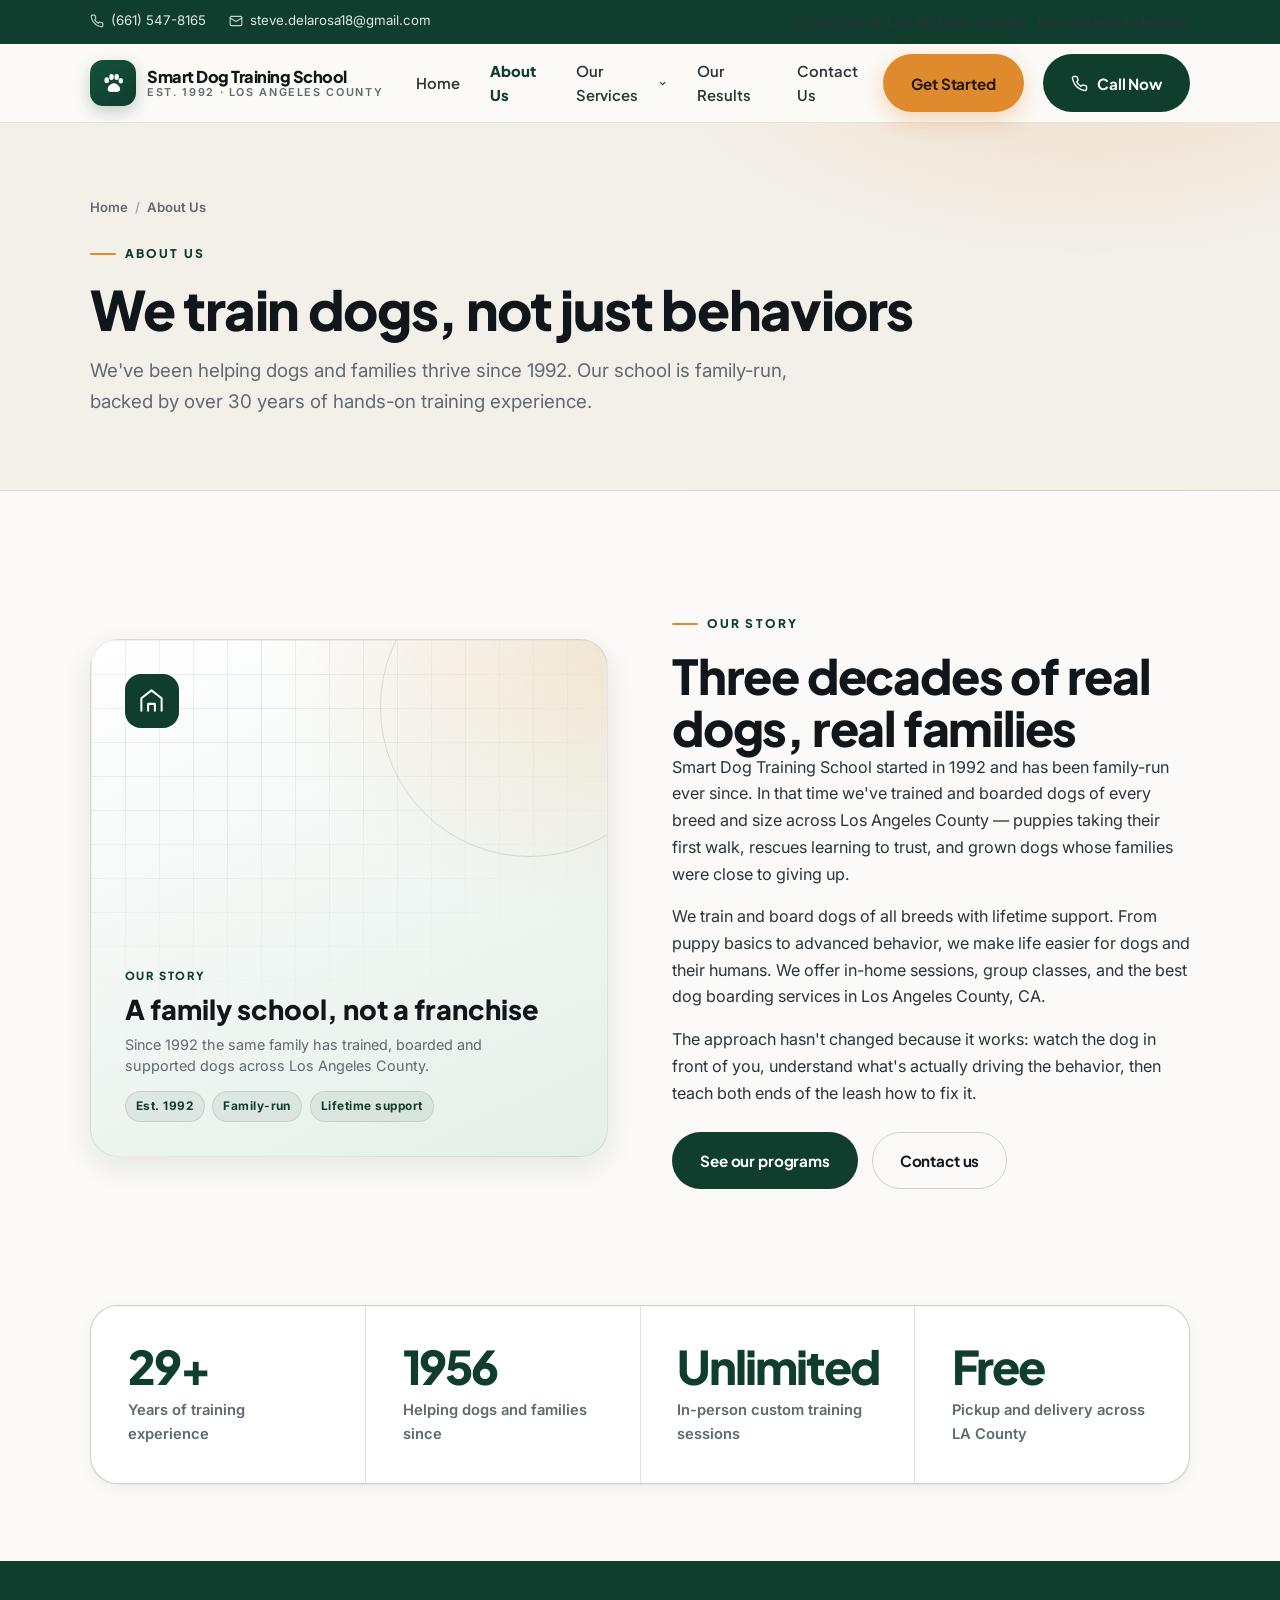
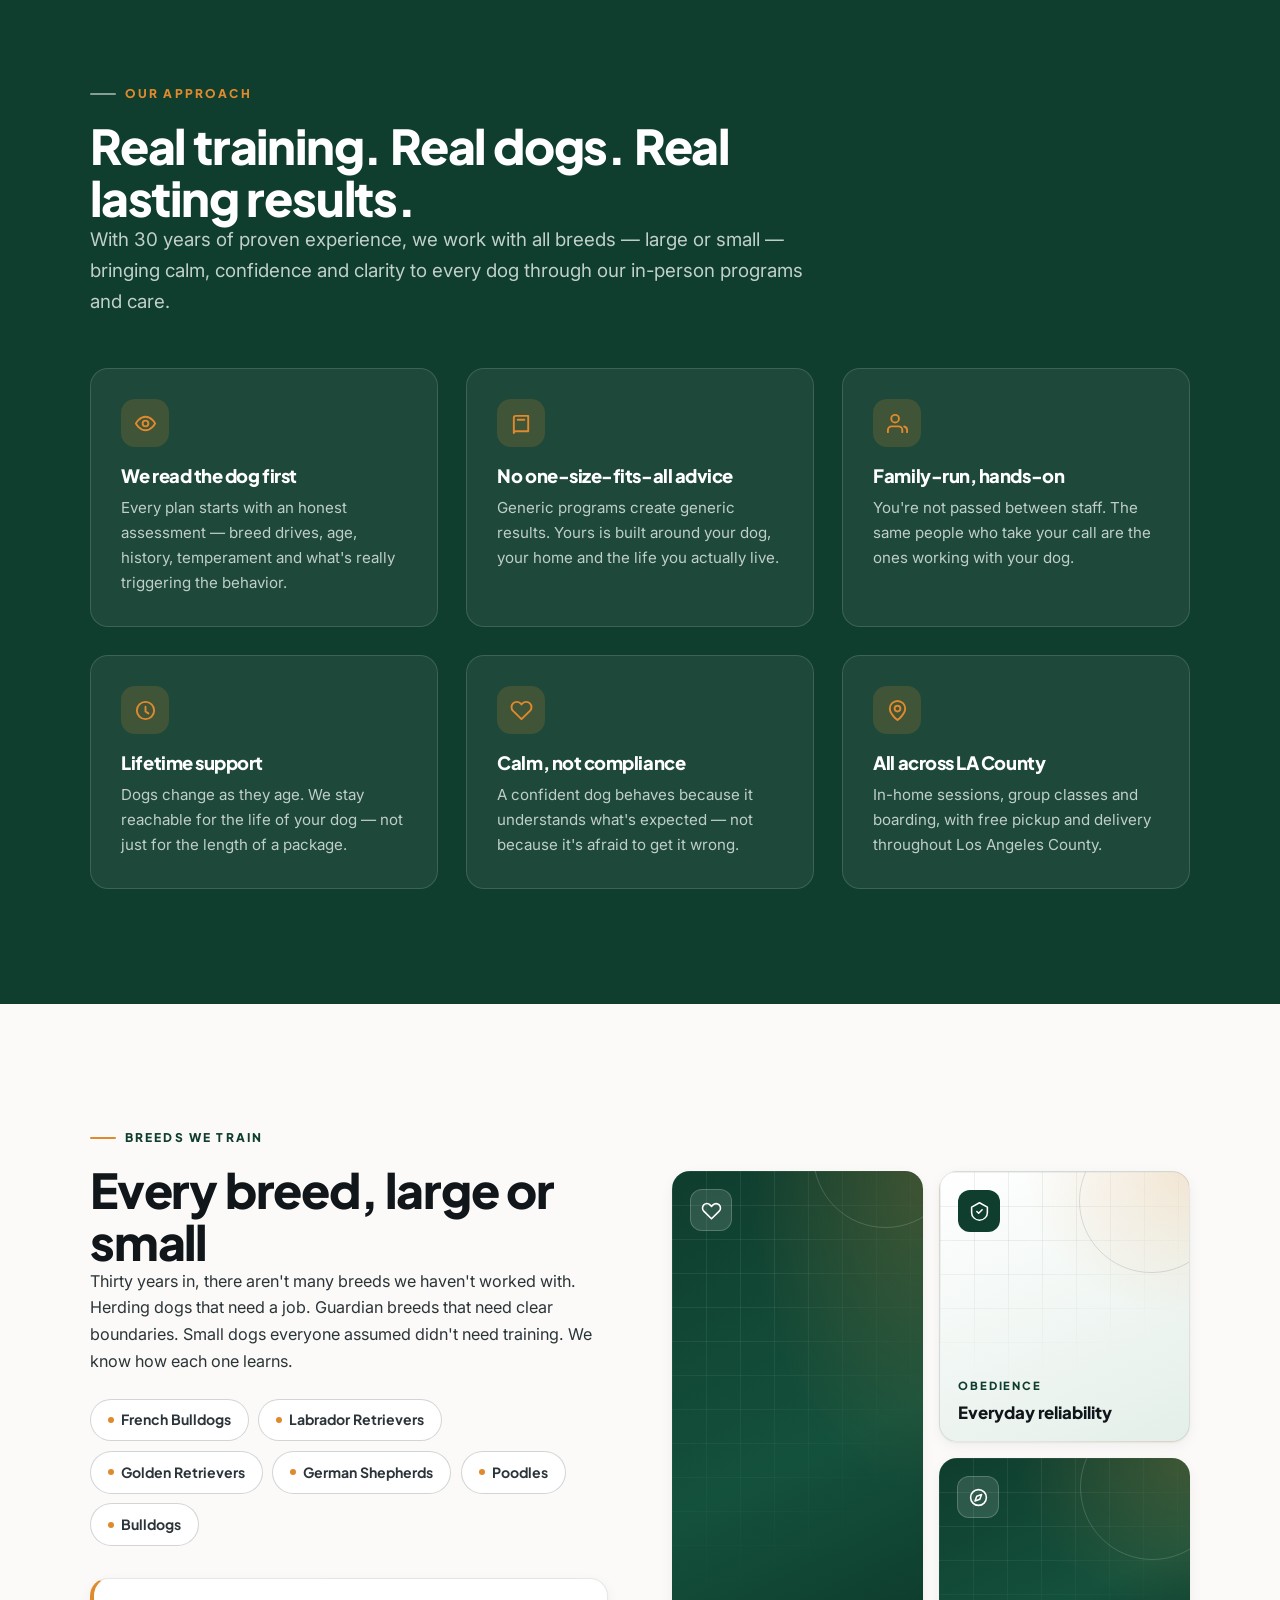
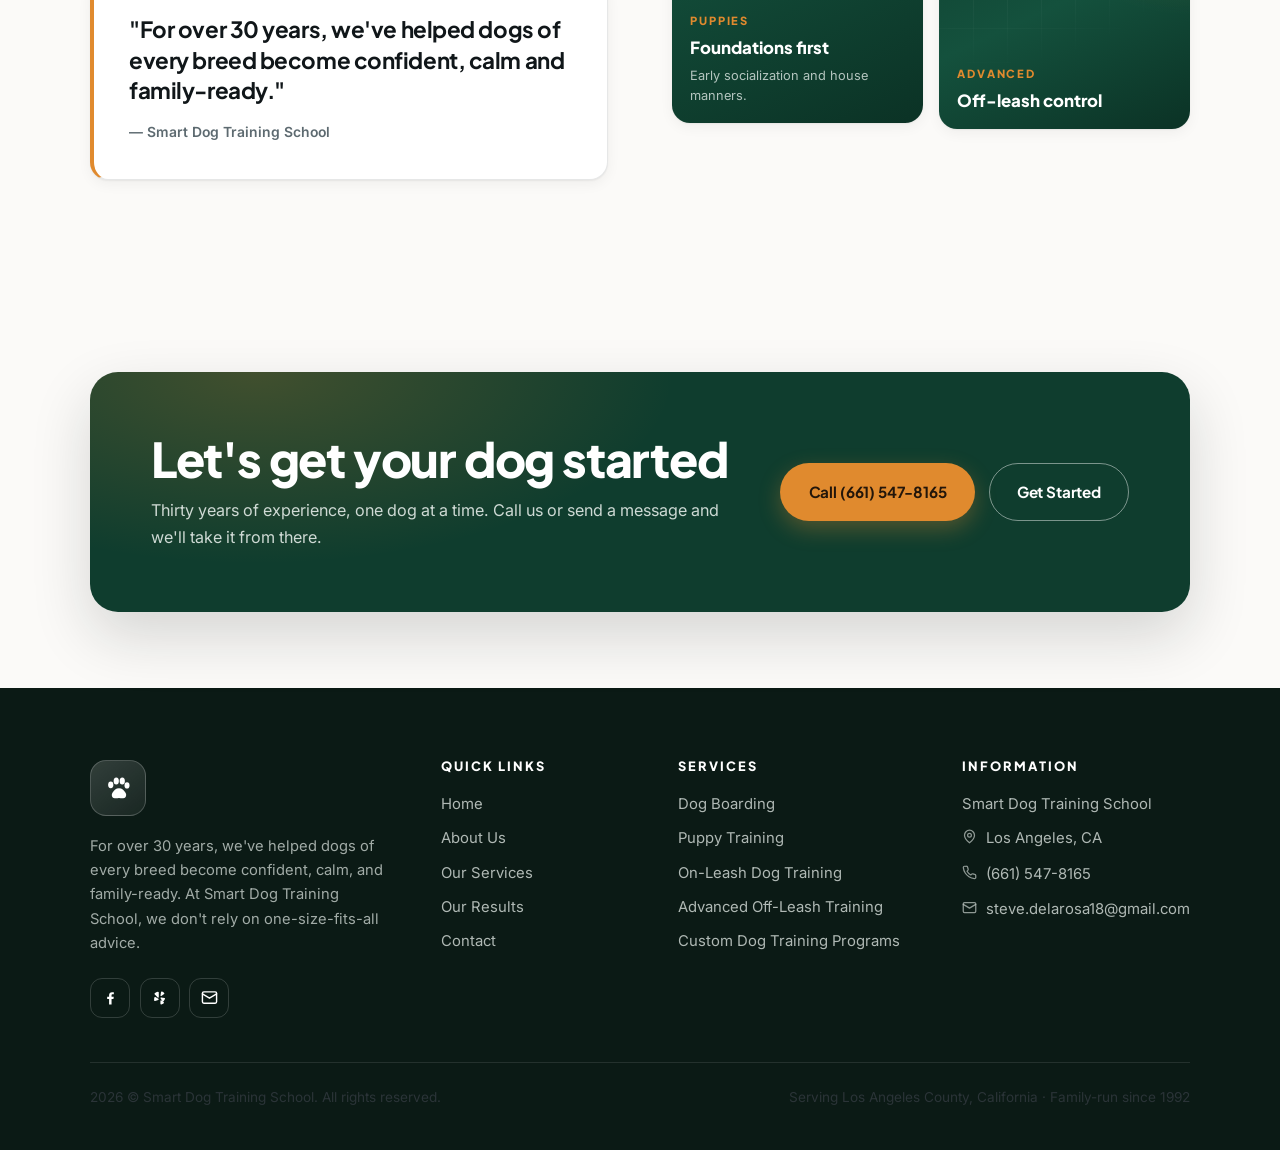
==== commit f8e17183: "feat: add LeadrVision voice widget" ====
--- a/about.html
+++ b/about.html
@@ -338,5 +338,6 @@
 <script src="assets/js/main.js" defer></script>
 <script defer src="https://static.cloudflareinsights.com/beacon.min.js" data-cf-beacon='{"token": "0a932598fc5b4cc9baf156d875620bd1"}'></script>
 <script defer data-lv-track src="https://vision.leadrai.com/api/forms/85f86c6d66e079e90e5a630f7edb3034/t.js"></script>
+<script src="https://vision.leadrai.com/widget/loader.js" data-lv-widget data-kind="voice" data-widget="0236d7a4-0615-4714-b0d4-6fa4b2a1f5a7" async></script>
 </body>
 </html>
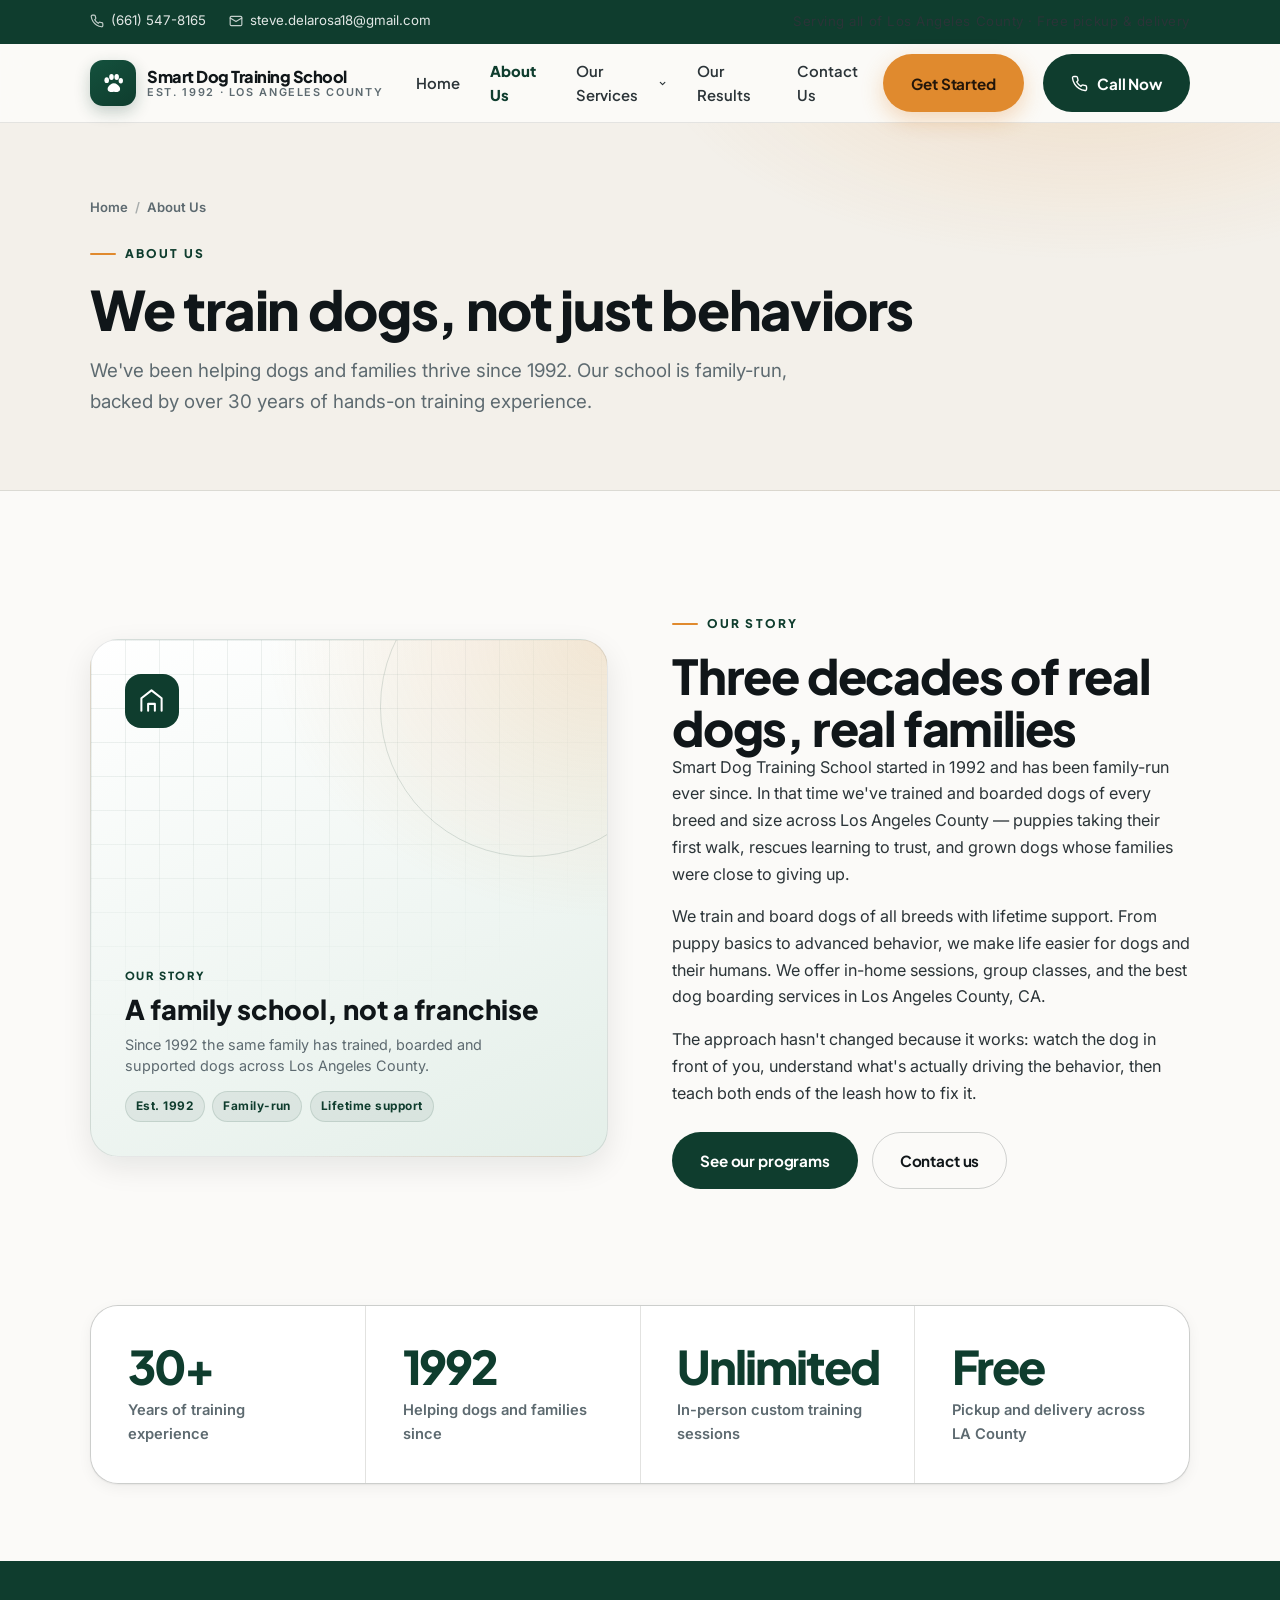
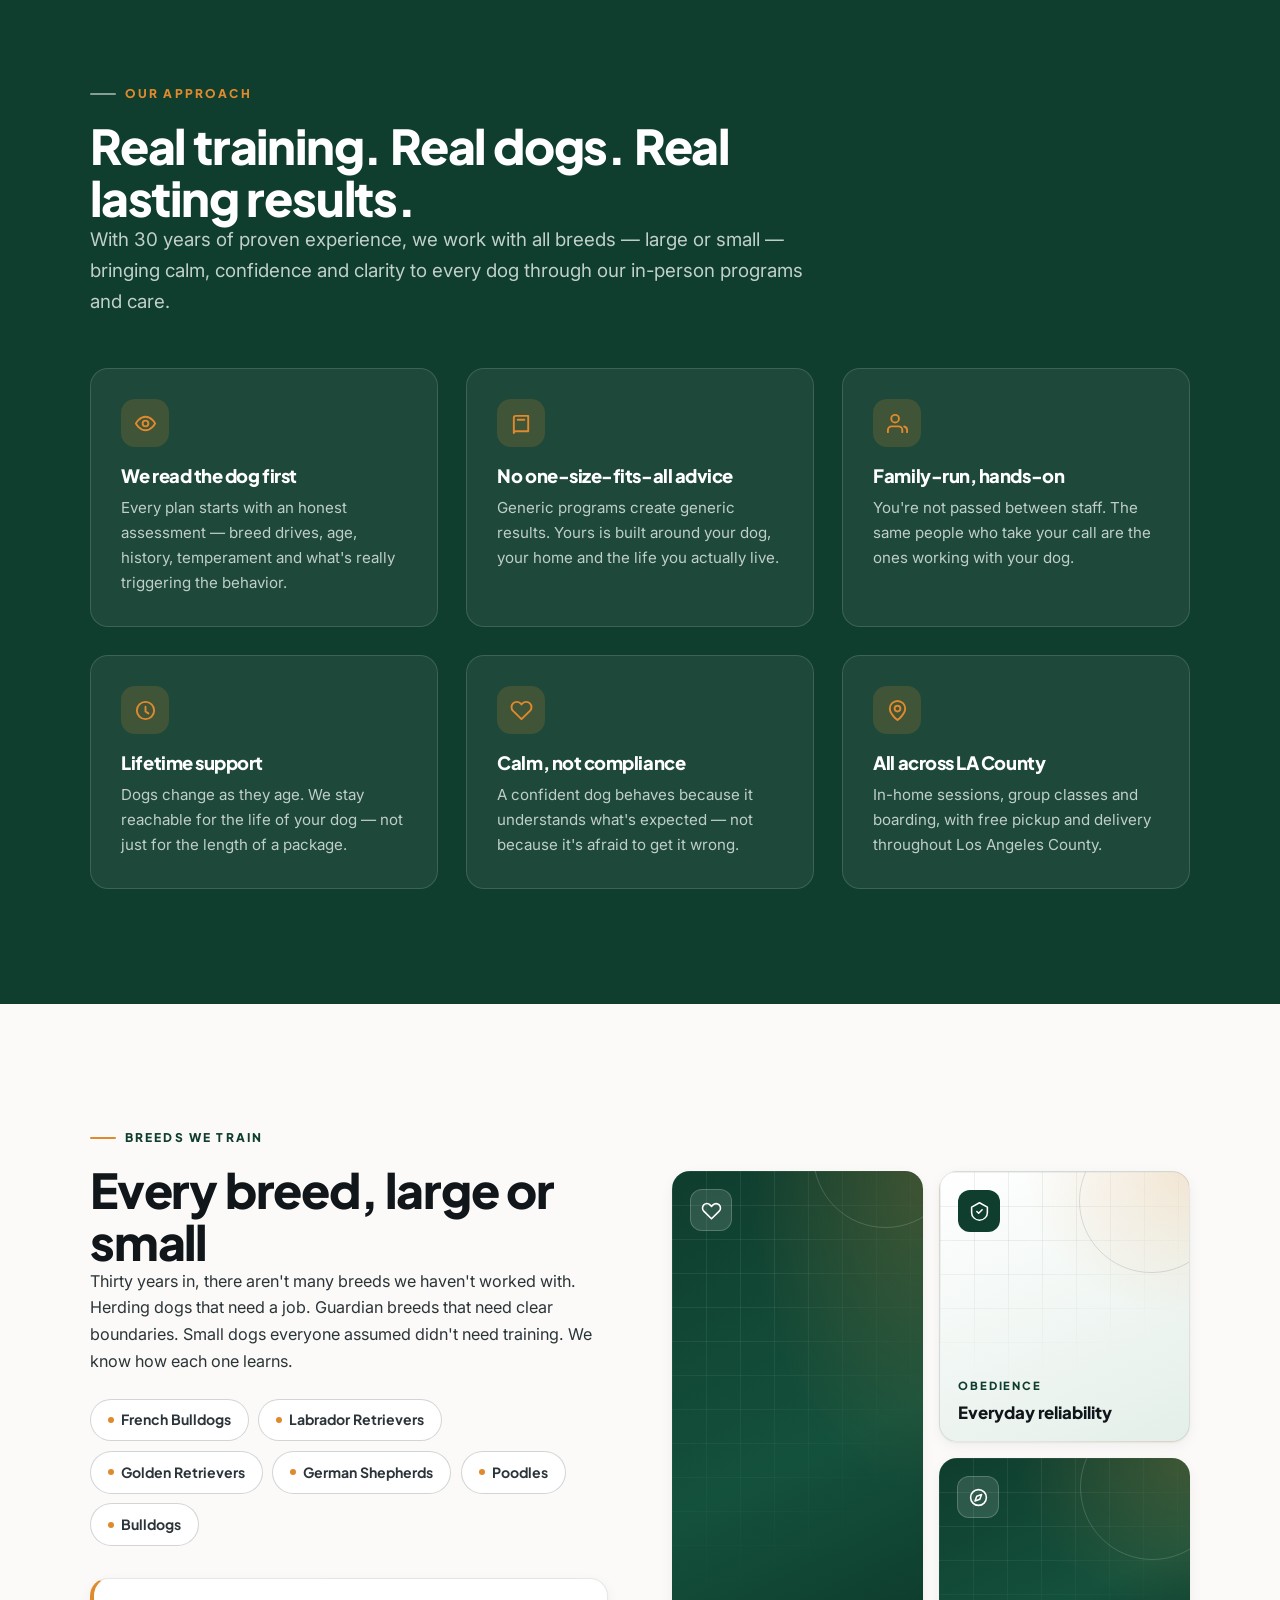
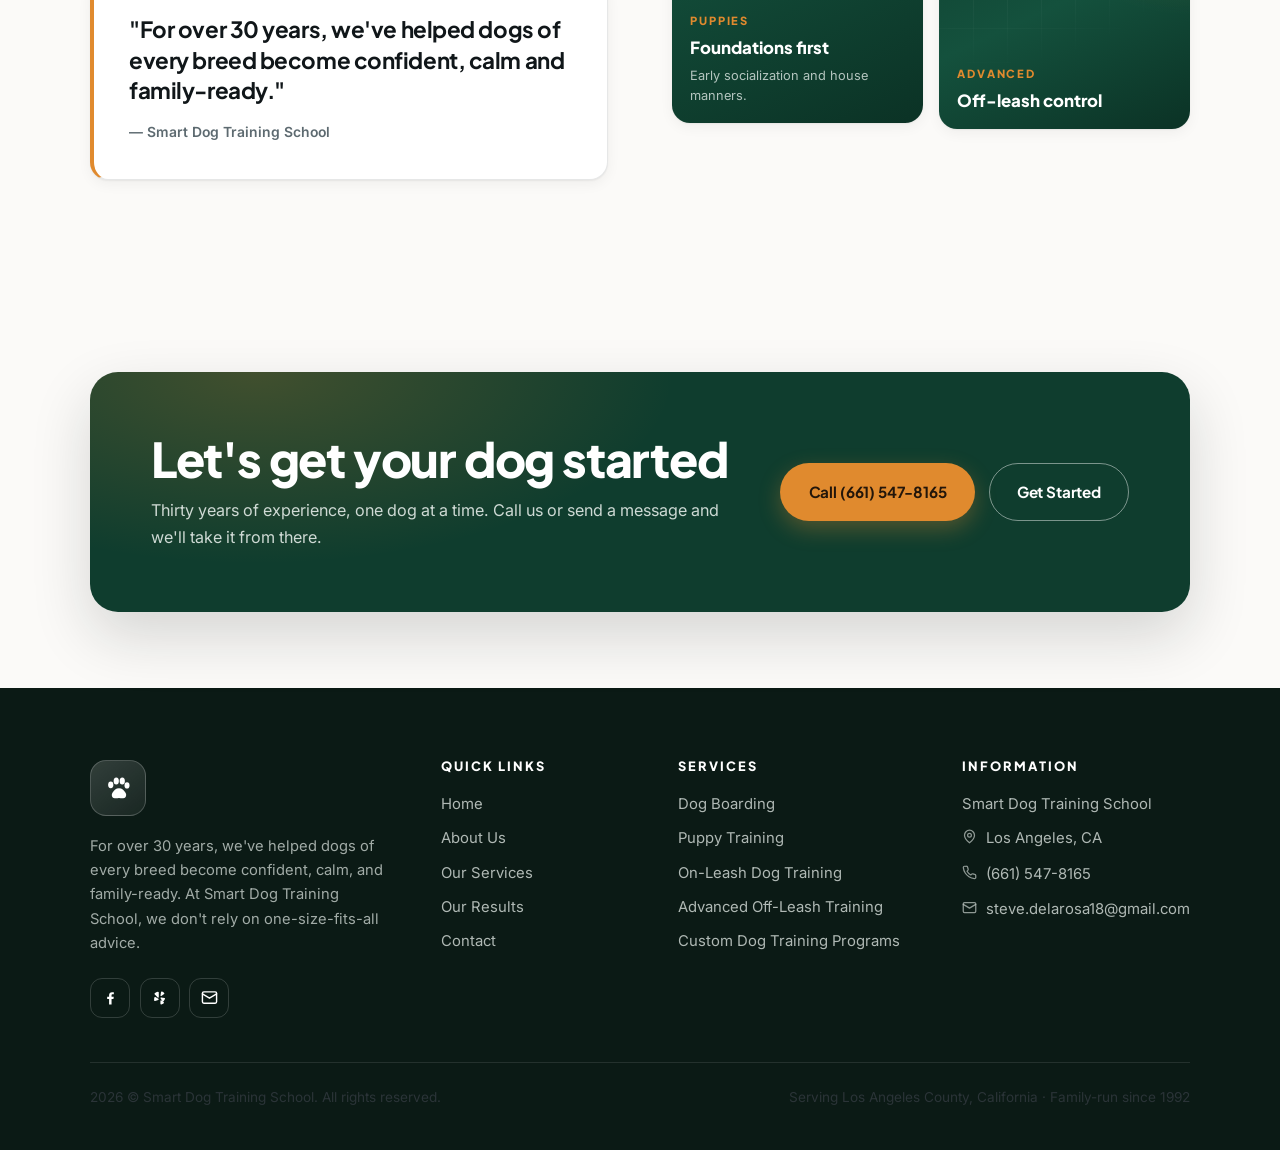
==== commit 42046908: "feat: add LeadrVision chatbot and site admin" ====
--- a/about.html
+++ b/about.html
@@ -339,5 +339,6 @@
 <script defer src="https://static.cloudflareinsights.com/beacon.min.js" data-cf-beacon='{"token": "0a932598fc5b4cc9baf156d875620bd1"}'></script>
 <script defer data-lv-track src="https://vision.leadrai.com/api/forms/85f86c6d66e079e90e5a630f7edb3034/t.js"></script>
 <script src="https://vision.leadrai.com/widget/loader.js" data-lv-widget data-kind="voice" data-widget="0236d7a4-0615-4714-b0d4-6fa4b2a1f5a7" async></script>
+<script src="https://vision.leadrai.com/widget/loader.js" data-lv-widget data-kind="chatbot" data-widget="9fc933a8-4810-4088-bc43-236e242a3e79" async></script>
 </body>
 </html>
